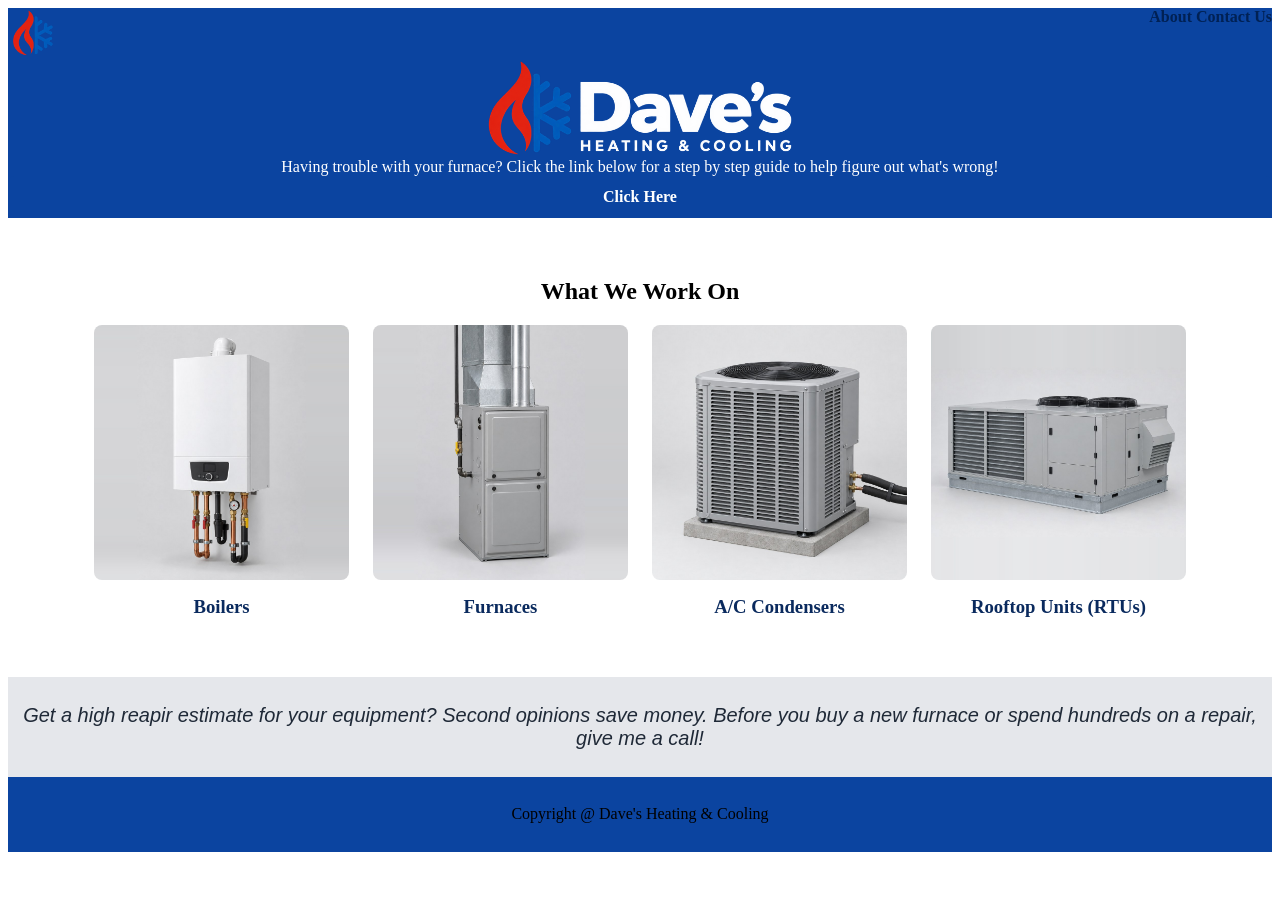
==== landingpage/index.html @ a0f9b594 "changed the text for " quote" and " header"" ====
<!DOCTYPE html>
<html lang="en">
<head>
    <meta charset="UTF-8">
    <meta name="viewport" content="width=device-width, initial-scale=1.0">
    <title>Landing Page</title>
    <link rel="stylesheet" href="styles.css">
</head>
<div class="header">
    <img class="smalllogo" src="./images/logo.png" alt="Company Logo">
    <div class="right-links">
        <a href="about.html">About</a>
        <a href="contact.html">Contact Us</a>
    </div>
</div>
<body>
    <div class="main-content">
        <img class="headerlogo" src="./images/header.png" alt="Dave's Heating & Cooling Logo">
        <a>Having trouble with your furnace? Click the link below for a step by step guide to help figure out what's wrong!</a>
        <a class="ladder" href="ladder.html">Click Here</a>
    </div>      

    <section class="services">
    <h2>What We Work On</h2>
    <div class="service-grid">
        <div class="service-card">
            <img src="./images/boiler.jpg" alt="Boiler">
            <h3>Boilers</h3>
        </div>
        <div class="service-card">
            <img src="./images/furnace.jpg" alt="Furnace">
            <h3>Furnaces</h3>
        </div>
        <div class="service-card">
            <img src="./images/ac-condenser.jpg" alt="A/C condenser">
            <h3>A/C Condensers</h3>
        </div>
        <div class="service-card">
            <img src="./images/rooftop-unit.jpg" alt="Commercial rooftop unit">
            <h3>Rooftop Units (RTUs)</h3>
        </div>
    </div>
</section>
<div class="flexquote">
    <a class="quote">Get a high reapir estimate for your equipment? Second opinions save money. Before you buy a new furnace or spend hundreds on a repair, give me a call!  </a>
</div> 
<footer>
    <a>Copyright @ Dave's Heating & Cooling</a>
</footer>

</body>
</html>
---- landingpage/styles.css ----
.header {
display: flex;
justify-content: space-between;
background-color: #0b44a0;
}

.smalllogo { 
    width: 50px;;
    height: 50px;;
}

.right-links a { 
    text-decoration: none;
    color: rgb(1, 33, 84);
    font-weight: bold;
    
}

div .ladder { 
    text-decoration: none;
    color: white;
    display: inline-block;
    padding: 12px 24px;
    background-color: #0b44a0; 
    color: white;
    text-decoration: none;    
    border-radius: 6px;
    font-weight: bold;
}

.services { padding: 40px 24px; text-align: center; }

.service-grid {
    display: flex;
    flex-wrap: wrap;          
    justify-content: center;
    gap: 24px;
    max-width: 1100px;
    margin: 0 auto;
}

.service-card {
    flex: 1 1 220px;          
    max-width: 255px;         
}

.service-card img { width: 100%; height: auto; border-radius: 8px; }
.service-card h3 { color: #0a2a5e; margin-top: 12px; }
.main-content { 
    background-color: #0b44a0;
    display: flex;
    flex-direction: column;
    text-align: center;
    color: white;
    text-decoration: none;
}
.flexquote { 
    display: flex;
    color: #1f2937;
    justify-content: center;
    text-align: center;
    align-items: center;
    font-family: Arial, Helvetica, sans-serif;
    height: 100px;
    background-color: #E5E7Eb;
    Font-size: 20px;
    font-weight: 300;
    font-style: italic;
}

.headerlogo { 
    height: 100px;
    display: flex;
    align-self: center;
}

footer { 
    display: flex;
    background-color: #0b44a0;
    height: 75px;
    justify-content: center;
    align-items: center;
}
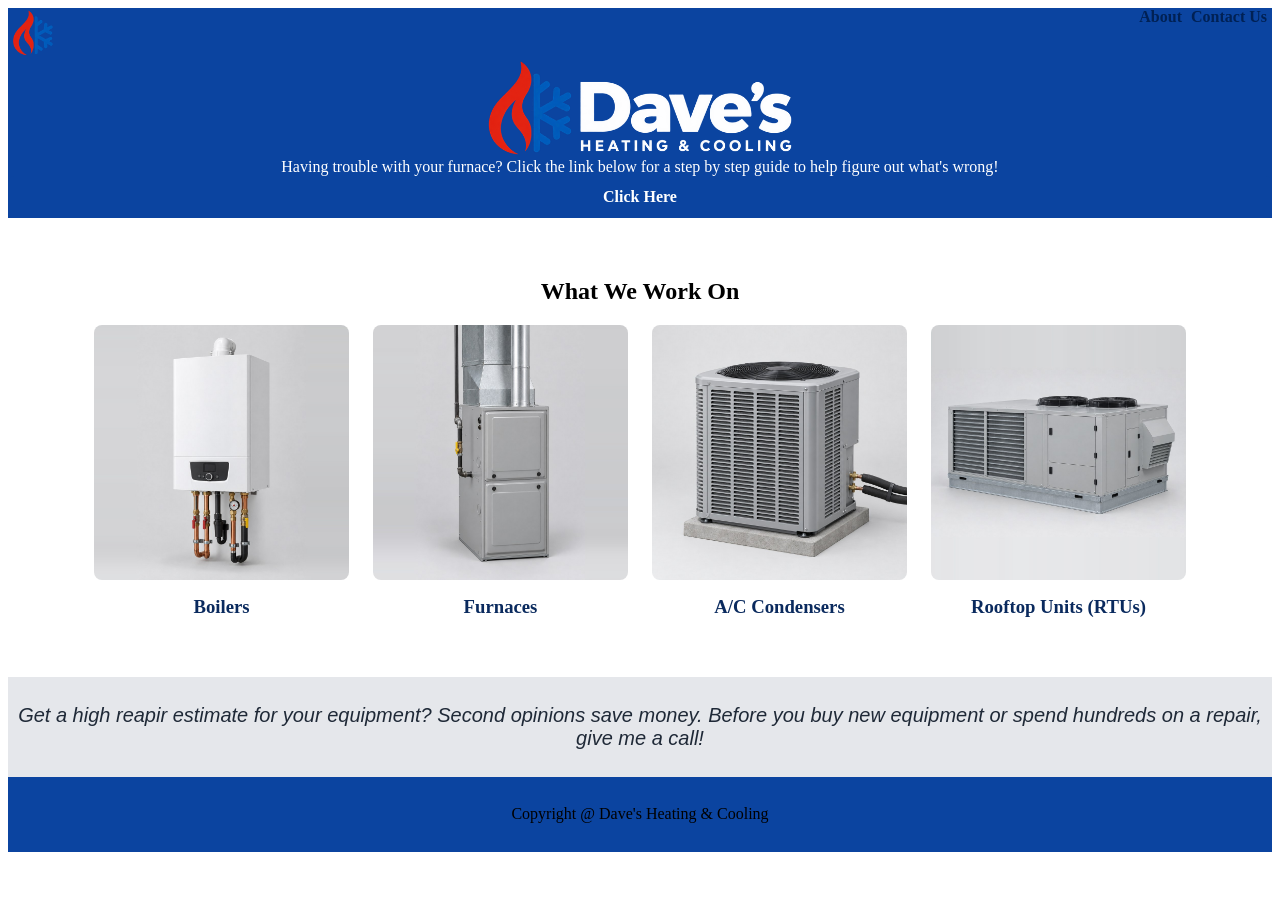
==== commit 4767de7c: "added margin-right to right-links changed furnace to equipment in quote text" ====
--- a/landingpage/index.html
+++ b/landingpage/index.html
@@ -42,7 +42,7 @@
     </div>
 </section>
 <div class="flexquote">
-    <a class="quote">Get a high reapir estimate for your equipment? Second opinions save money. Before you buy a new furnace or spend hundreds on a repair, give me a call!  </a>
+    <a class="quote">Get a high reapir estimate for your equipment? Second opinions save money. Before you buy new equipment or spend hundreds on a repair, give me a call!  </a>
 </div> 
 <footer>
     <a>Copyright @ Dave's Heating & Cooling</a>
--- a/landingpage/styles.css
+++ b/landingpage/styles.css
@@ -13,7 +13,7 @@
     text-decoration: none;
     color: rgb(1, 33, 84);
     font-weight: bold;
-    
+    margin-right: 5px;
 }
 
 div .ladder { 
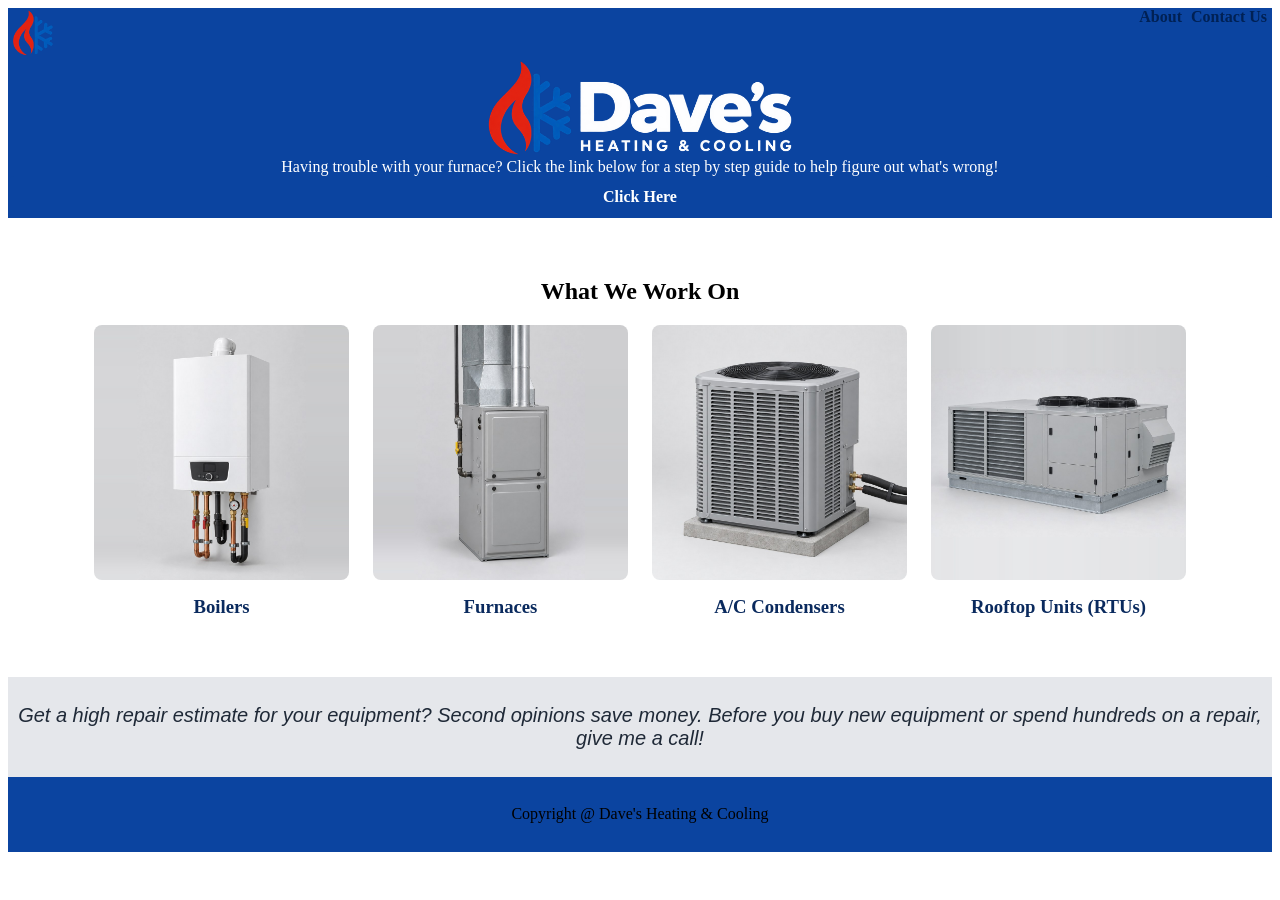
==== commit 70bea0aa: "corrected mispelled word " repair "" ====
--- a/landingpage/index.html
+++ b/landingpage/index.html
@@ -42,7 +42,7 @@
     </div>
 </section>
 <div class="flexquote">
-    <a class="quote">Get a high reapir estimate for your equipment? Second opinions save money. Before you buy new equipment or spend hundreds on a repair, give me a call!  </a>
+    <a class="quote">Get a high repair estimate for your equipment? Second opinions save money. Before you buy new equipment or spend hundreds on a repair, give me a call!  </a>
 </div> 
 <footer>
     <a>Copyright @ Dave's Heating & Cooling</a>
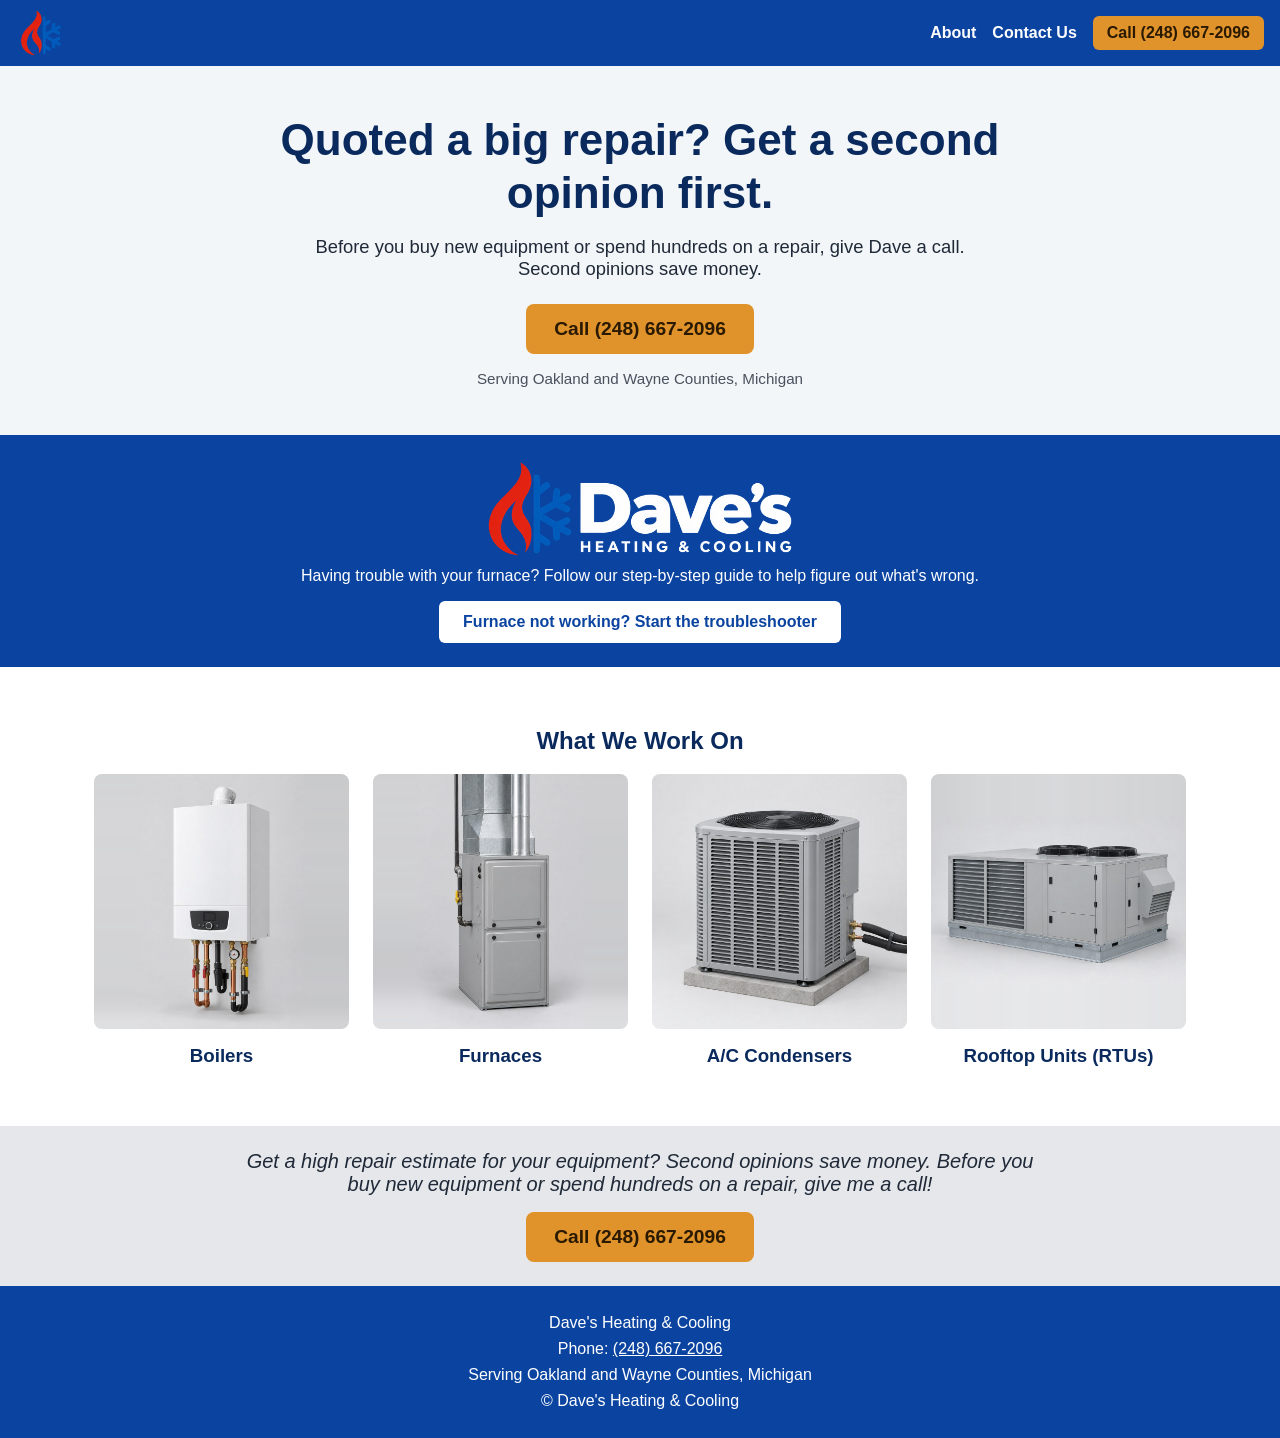
==== commit 75ced28c: "updated all htmls besides ladder with claude's suggestions; backed up my original files" ====
--- a/landingpage/index.html
+++ b/landingpage/index.html
@@ -3,50 +3,76 @@
 <head>
     <meta charset="UTF-8">
     <meta name="viewport" content="width=device-width, initial-scale=1.0">
-    <title>Landing Page</title>
+
+    <title>Dave's Heating &amp; Cooling | Furnace, Boiler &amp; A/C Repair in Oakland &amp; Wayne Counties, MI</title>
+    <meta name="description" content="Furnace, boiler, A/C and rooftop unit repair in Oakland and Wayne Counties, Michigan. Got a high repair quote? Get an honest second opinion from Dave before you spend the money.">
+
     <link rel="stylesheet" href="styles.css">
 </head>
-<div class="header">
-    <img class="smalllogo" src="./images/logo.png" alt="Company Logo">
-    <div class="right-links">
-        <a href="about.html">About</a>
-        <a href="contact.html">Contact Us</a>
-    </div>
-</div>
 <body>
-    <div class="main-content">
-        <img class="headerlogo" src="./images/header.png" alt="Dave's Heating & Cooling Logo">
-        <a>Having trouble with your furnace? Click the link below for a step by step guide to help figure out what's wrong!</a>
-        <a class="ladder" href="ladder.html">Click Here</a>
-    </div>      
 
-    <section class="services">
-    <h2>What We Work On</h2>
-    <div class="service-grid">
-        <div class="service-card">
-            <img src="./images/boiler.jpg" alt="Boiler">
-            <h3>Boilers</h3>
+    <header class="header">
+        <a href="index.html">
+            <img class="smalllogo" src="./images/logo.png" alt="Dave's Heating &amp; Cooling - home">
+        </a>
+        <nav class="right-links">
+            <a href="about.html">About</a>
+            <a href="contact.html">Contact Us</a>
+            <a class="header-call" href="tel:+12486672096">Call (248) 667-2096</a>
+        </nav>
+    </header>
+
+    <main>
+        <!-- Hero: lead with the strongest offer -->
+        <section class="hero">
+            <h1>Quoted a big repair? Get a second opinion first.</h1>
+            <p>Before you buy new equipment or spend hundreds on a repair, give Dave a call. Second opinions save money.</p>
+            <a class="call-button" href="tel:+12486672096">Call (248) 667-2096</a>
+            <p class="hero-note">Serving Oakland and Wayne Counties, Michigan</p>
+        </section>
+
+        <!-- Troubleshooter -->
+        <div class="main-content">
+            <img class="headerlogo" src="./images/header.png" alt="Dave's Heating &amp; Cooling logo">
+            <p>Having trouble with your furnace? Follow our step-by-step guide to help figure out what's wrong.</p>
+            <a class="ladder" href="ladder.html">Furnace not working? Start the troubleshooter</a>
         </div>
-        <div class="service-card">
-            <img src="./images/furnace.jpg" alt="Furnace">
-            <h3>Furnaces</h3>
+
+        <section class="services">
+            <h2>What We Work On</h2>
+            <div class="service-grid">
+                <div class="service-card">
+                    <img src="./images/boiler.jpg" alt="Boiler">
+                    <h3>Boilers</h3>
+                </div>
+                <div class="service-card">
+                    <img src="./images/furnace.jpg" alt="Furnace">
+                    <h3>Furnaces</h3>
+                </div>
+                <div class="service-card">
+                    <img src="./images/ac-condenser.jpg" alt="A/C condenser">
+                    <h3>A/C Condensers</h3>
+                </div>
+                <div class="service-card">
+                    <img src="./images/rooftop-unit.jpg" alt="Commercial rooftop unit">
+                    <h3>Rooftop Units (RTUs)</h3>
+                </div>
+            </div>
+        </section>
+
+        <div class="flexquote">
+            <p class="quote">Get a high repair estimate for your equipment? Second opinions save money. Before you buy new equipment or spend hundreds on a repair, give me a call!</p>
+            <a class="call-button" href="tel:+12486672096">Call (248) 667-2096</a>
         </div>
-        <div class="service-card">
-            <img src="./images/ac-condenser.jpg" alt="A/C condenser">
-            <h3>A/C Condensers</h3>
-        </div>
-        <div class="service-card">
-            <img src="./images/rooftop-unit.jpg" alt="Commercial rooftop unit">
-            <h3>Rooftop Units (RTUs)</h3>
-        </div>
-    </div>
-</section>
-<div class="flexquote">
-    <a class="quote">Get a high repair estimate for your equipment? Second opinions save money. Before you buy new equipment or spend hundreds on a repair, give me a call!  </a>
-</div> 
-<footer>
-    <a>Copyright @ Dave's Heating & Cooling</a>
-</footer>
+    </main>
+
+    <footer>
+        <p>Dave's Heating &amp; Cooling</p>
+        <p>Phone: <a href="tel:+12486672096">(248) 667-2096</a></p>
+        <!-- TODO: add hours and license number if you have one -->
+        <p>Serving Oakland and Wayne Counties, Michigan</p>
+        <p>&copy; Dave's Heating &amp; Cooling</p>
+    </footer>
 
 </body>
-</html>+</html>
--- a/landingpage/styles.css
+++ b/landingpage/styles.css
@@ -1,38 +1,133 @@
+/* ---------- Base ---------- */
+* { box-sizing: border-box; }
+
+body {
+    margin: 0;
+    font-family: Arial, Helvetica, sans-serif;
+    color: #1f2937;
+}
+
+/* ---------- Header ---------- */
 .header {
-display: flex;
-justify-content: space-between;
-background-color: #0b44a0;
-}
-
-.smalllogo { 
-    width: 50px;;
-    height: 50px;;
-}
-
-.right-links a { 
-    text-decoration: none;
-    color: rgb(1, 33, 84);
-    font-weight: bold;
-    margin-right: 5px;
-}
-
-div .ladder { 
-    text-decoration: none;
+    display: flex;
+    justify-content: space-between;
+    align-items: center;
+    background-color: #0b44a0;
+    padding: 8px 16px;
+}
+
+.smalllogo {
+    width: 50px;
+    height: 50px;
+    display: block;
+}
+
+.right-links {
+    display: flex;
+    align-items: center;
+    gap: 16px;
+}
+
+.right-links a {
+    text-decoration: none;
+    color: #ffffff;
+    font-weight: bold;
+}
+
+.right-links a:hover { text-decoration: underline; }
+
+/* Amber matches the troubleshooter page */
+.right-links .header-call {
+    background-color: #E0922B;
+    color: #2A1A02;
+    padding: 8px 14px;
+    border-radius: 6px;
+}
+
+.right-links .header-call:hover { text-decoration: none; background-color: #f0a94a; }
+
+/* ---------- Call button (used in several places) ---------- */
+.call-button {
+    display: inline-block;
+    background-color: #E0922B;
+    color: #2A1A02;
+    font-size: 1.2rem;
+    font-weight: bold;
+    text-decoration: none;
+    padding: 14px 28px;
+    border-radius: 8px;
+}
+
+.call-button:hover,
+.call-button:focus { background-color: #f0a94a; }
+
+/* ---------- Hero ---------- */
+.hero {
+    background-color: #f3f6f9;
+    text-align: center;
+    padding: 48px 20px;
+}
+
+.hero h1 {
+    color: #0a2a5e;
+    font-size: clamp(1.75rem, 5vw, 2.75rem);
+    line-height: 1.2;
+    margin: 0 auto 16px;
+    max-width: 18em;
+}
+
+.hero p {
+    font-size: 1.15rem;
+    margin: 0 auto 24px;
+    max-width: 36em;
+}
+
+.hero .hero-note {
+    font-size: 0.95rem;
+    margin: 16px auto 0;
+    opacity: 0.8;
+}
+
+/* ---------- Troubleshooter band ---------- */
+.main-content {
+    background-color: #0b44a0;
+    display: flex;
+    flex-direction: column;
+    text-align: center;
     color: white;
+    padding: 24px 16px;
+}
+
+.main-content p { margin: 8px 0 16px; }
+
+.headerlogo {
+    height: 100px;
+    display: flex;
+    align-self: center;
+}
+
+/* White button on the blue band so it's actually visible */
+div .ladder {
     display: inline-block;
+    align-self: center;
     padding: 12px 24px;
-    background-color: #0b44a0; 
-    color: white;
-    text-decoration: none;    
+    background-color: #ffffff;
+    color: #0b44a0;
+    text-decoration: none;
     border-radius: 6px;
     font-weight: bold;
 }
 
+div .ladder:hover { background-color: #e5e7eb; }
+
+/* ---------- Services ---------- */
 .services { padding: 40px 24px; text-align: center; }
 
+.services h2 { color: #0a2a5e; }
+
 .service-grid {
     display: flex;
-    flex-wrap: wrap;          
+    flex-wrap: wrap;
     justify-content: center;
     gap: 24px;
     max-width: 1100px;
@@ -40,44 +135,71 @@
 }
 
 .service-card {
-    flex: 1 1 220px;          
-    max-width: 255px;         
+    flex: 1 1 220px;
+    max-width: 255px;
 }
 
 .service-card img { width: 100%; height: auto; border-radius: 8px; }
 .service-card h3 { color: #0a2a5e; margin-top: 12px; }
-.main-content { 
-    background-color: #0b44a0;
+
+/* ---------- Quote band ---------- */
+.flexquote {
     display: flex;
     flex-direction: column;
-    text-align: center;
-    color: white;
-    text-decoration: none;
-}
-.flexquote { 
-    display: flex;
+    justify-content: center;
+    align-items: center;
+    text-align: center;
     color: #1f2937;
-    justify-content: center;
-    text-align: center;
-    align-items: center;
     font-family: Arial, Helvetica, sans-serif;
-    height: 100px;
-    background-color: #E5E7Eb;
-    Font-size: 20px;
+    min-height: 100px;
+    padding: 24px 16px;
+    background-color: #E5E7EB;
+    font-size: 20px;
     font-weight: 300;
     font-style: italic;
 }
 
-.headerlogo { 
-    height: 100px;
-    display: flex;
-    align-self: center;
-}
-
-footer { 
-    display: flex;
+.flexquote .quote { margin: 0 auto; max-width: 40em; }
+.flexquote .call-button { margin-top: 16px; font-style: normal; }
+
+/* ---------- Inner pages (About / Contact) ---------- */
+.page {
+    max-width: 700px;
+    margin: 0 auto;
+    padding: 40px 20px 56px;
+    line-height: 1.6;
+}
+
+.page h1 { color: #0a2a5e; margin-top: 0; }
+.page h2 { color: #0a2a5e; margin-top: 32px; }
+.page a { color: #0b44a0; }
+.page .call-button { color: #2A1A02; }
+
+.contact-phone {
+    display: inline-block;
+    font-size: clamp(1.8rem, 6vw, 2.5rem);
+    font-weight: bold;
+    text-decoration: none;
+    color: #0b44a0;
+}
+
+/* ---------- Footer ---------- */
+footer {
+    display: flex;
+    flex-direction: column;
+    align-items: center;
+    justify-content: center;
+    text-align: center;
     background-color: #0b44a0;
-    height: 75px;
-    justify-content: center;
-    align-items: center;
-}
+    color: #ffffff;
+    padding: 24px 16px;
+}
+
+footer p { margin: 4px 0; }
+footer a { color: #ffffff; }
+
+/* ---------- Small screens ---------- */
+@media (max-width: 600px) {
+    .right-links { gap: 10px; font-size: 0.95rem; }
+    .right-links .header-call { padding: 8px 10px; }
+}
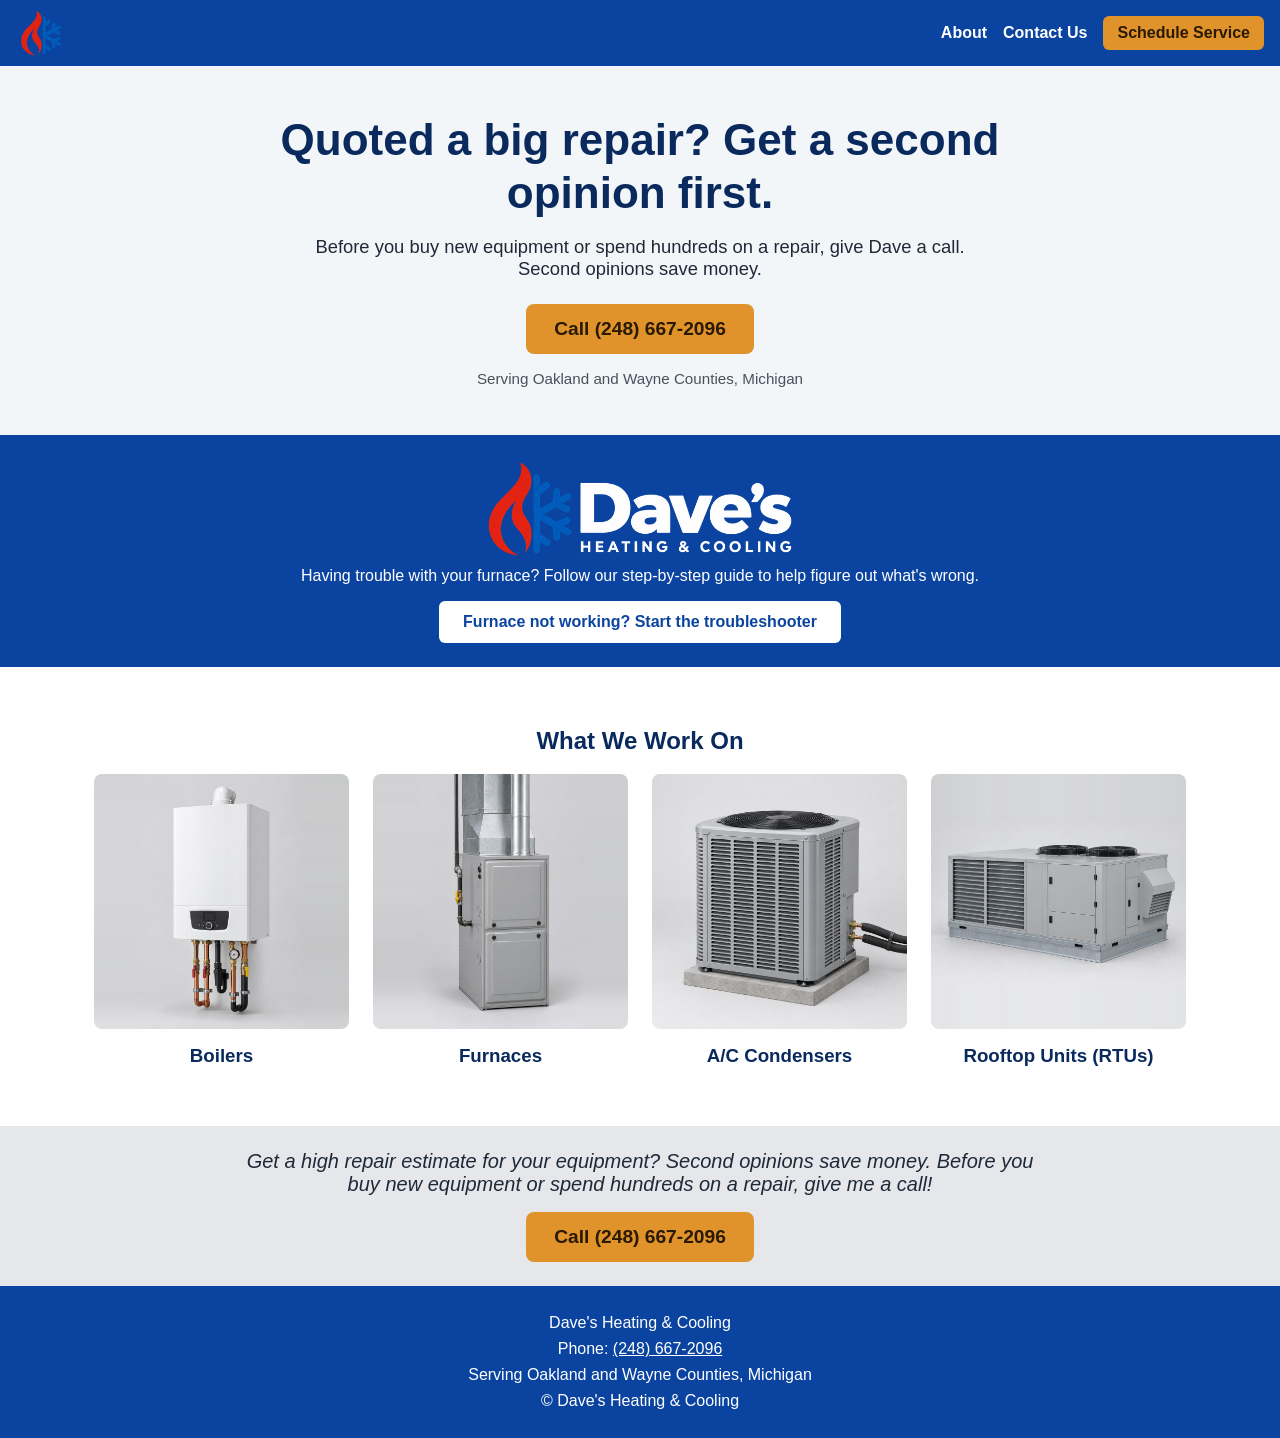
==== commit 11a83146: "edited files to add meta data so better information is shown when sharing the link to the website ad" ====
--- a/landingpage/index.html
+++ b/landingpage/index.html
@@ -6,6 +6,18 @@
 
     <title>Dave's Heating &amp; Cooling | Furnace, Boiler &amp; A/C Repair in Oakland &amp; Wayne Counties, MI</title>
     <meta name="description" content="Furnace, boiler, A/C and rooftop unit repair in Oakland and Wayne Counties, Michigan. Got a high repair quote? Get an honest second opinion from Dave before you spend the money.">
+
+    <!-- Link preview (shows when the site is shared in texts, Facebook, etc.) -->
+    <meta property="og:type" content="website">
+    <meta property="og:site_name" content="Dave's Heating &amp; Cooling">
+    <meta property="og:title" content="Dave's Heating &amp; Cooling | Oakland &amp; Wayne Counties, MI">
+    <meta property="og:description" content="Furnace, boiler, A/C and rooftop unit repair. Got a high repair quote? Get an honest second opinion first.">
+    <meta property="og:url" content="https://davids26640.github.io/top-projects/">
+    <meta property="og:image" content="https://davids26640.github.io/top-projects/images/og-image.png">
+    <meta property="og:image:width" content="1200">
+    <meta property="og:image:height" content="630">
+    <meta property="og:image:alt" content="Dave's Heating &amp; Cooling logo">
+    <meta name="twitter:card" content="summary">
 
     <link rel="stylesheet" href="styles.css">
 </head>
@@ -18,7 +30,7 @@
         <nav class="right-links">
             <a href="about.html">About</a>
             <a href="contact.html">Contact Us</a>
-            <a class="header-call" href="tel:+12486672096">Call (248) 667-2096</a>
+            <a class="header-call" href="scheduler.html">Schedule Service</a>
         </nav>
     </header>
 
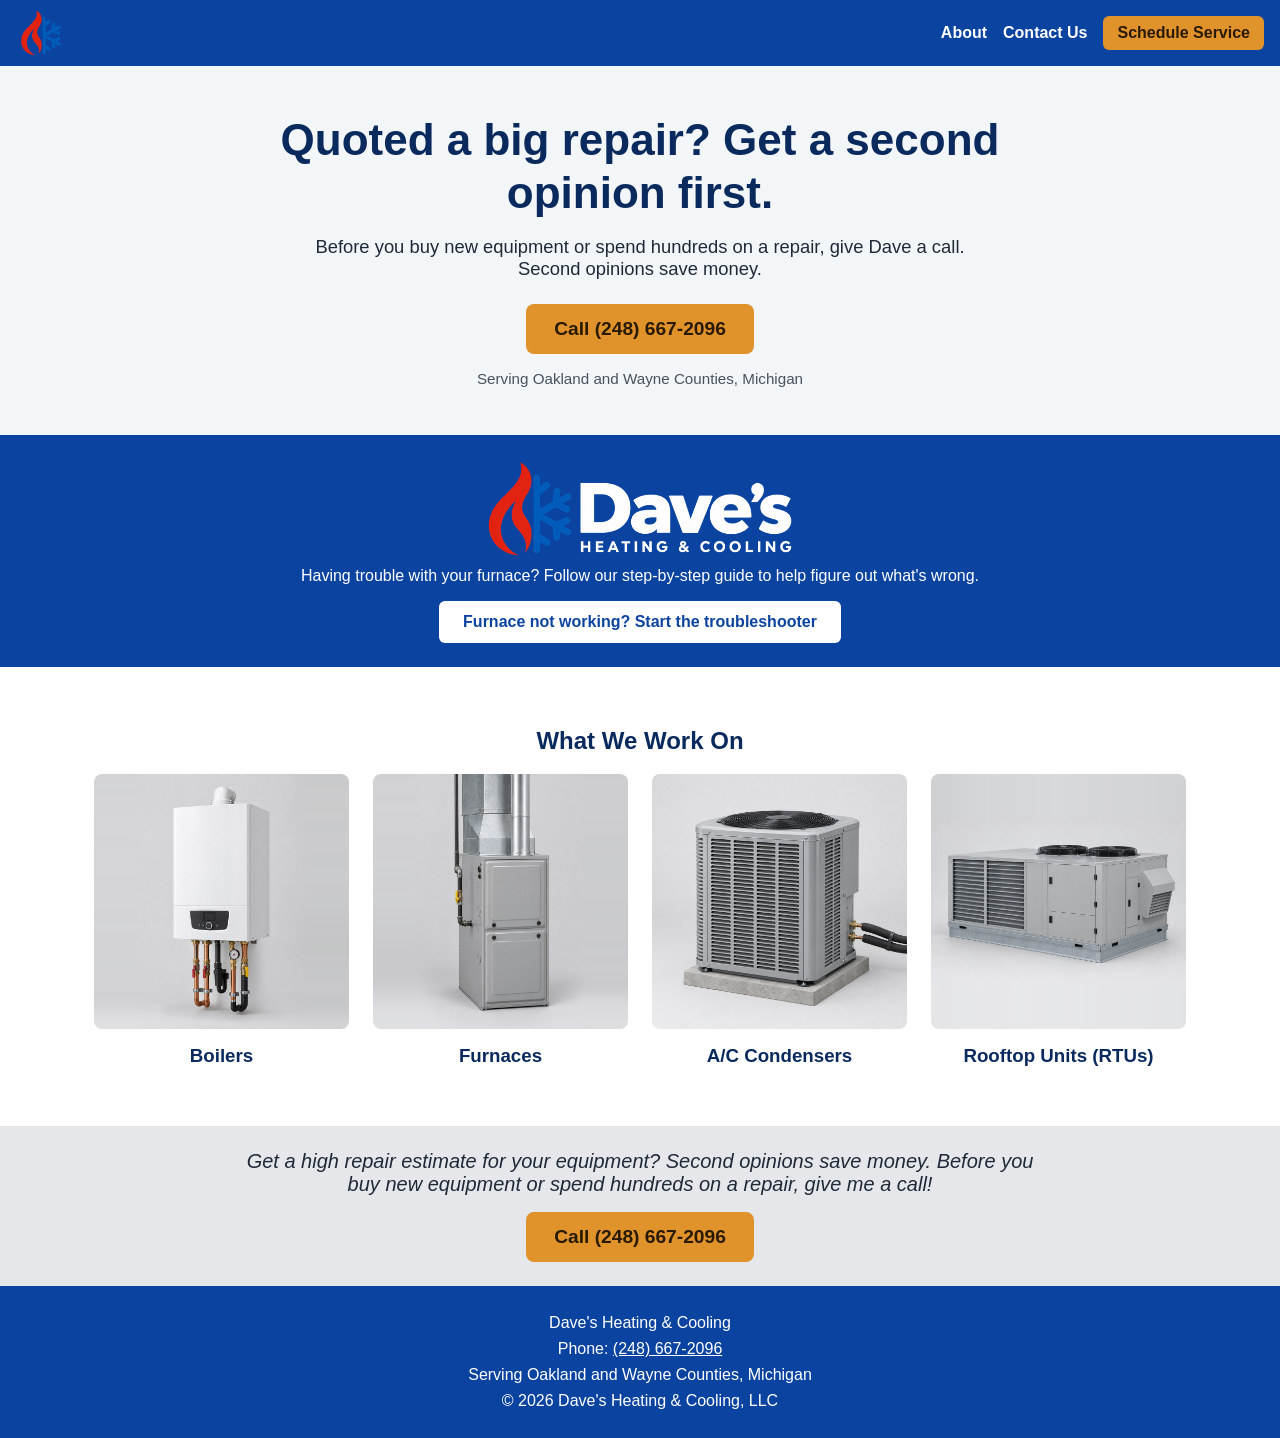
==== commit cedaa5bb: "Add LLC name and since-2024 line; add Back to Homepage button on troubleshooter - Footer on all page" ====
--- a/landingpage/index.html
+++ b/landingpage/index.html
@@ -83,7 +83,7 @@
         <p>Phone: <a href="tel:+12486672096">(248) 667-2096</a></p>
         <!-- TODO: add hours and license number if you have one -->
         <p>Serving Oakland and Wayne Counties, Michigan</p>
-        <p>&copy; Dave's Heating &amp; Cooling</p>
+        <p>&copy; 2026 Dave's Heating &amp; Cooling, LLC</p>
     </footer>
 
 </body>
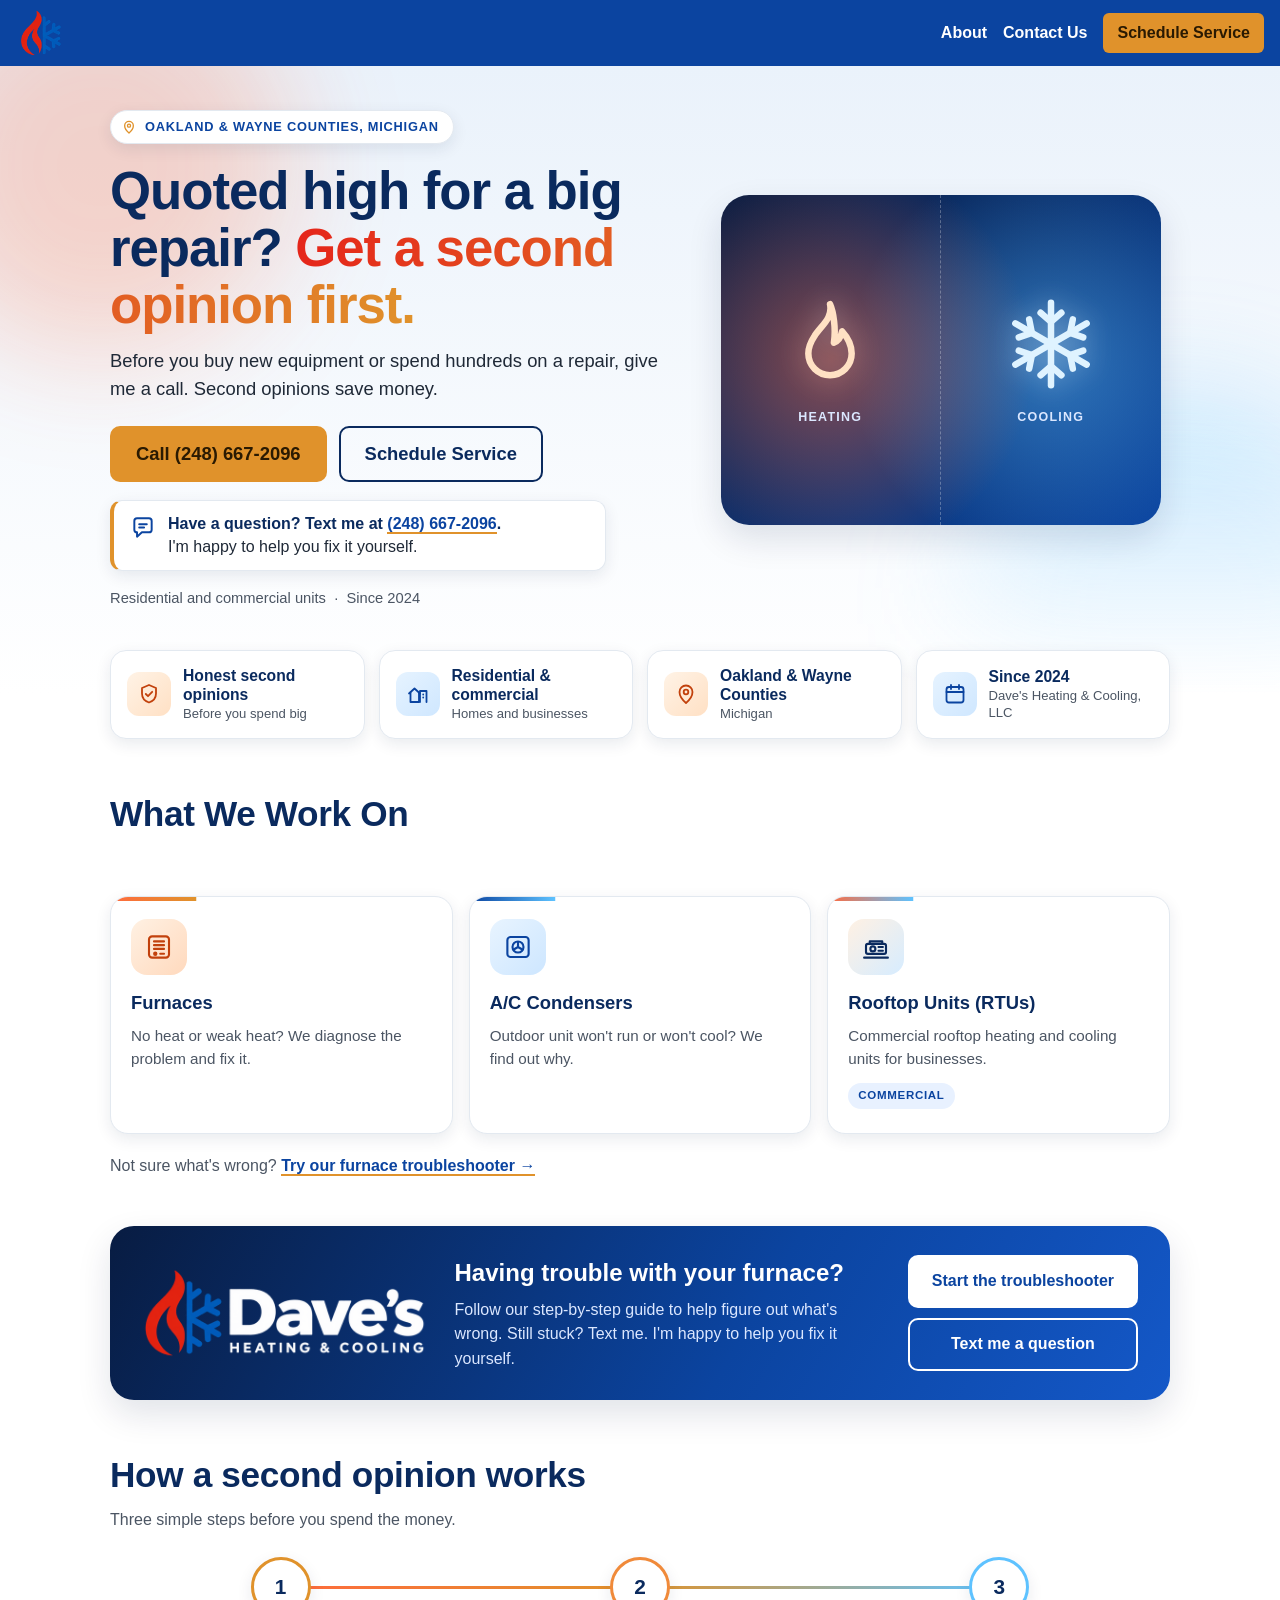
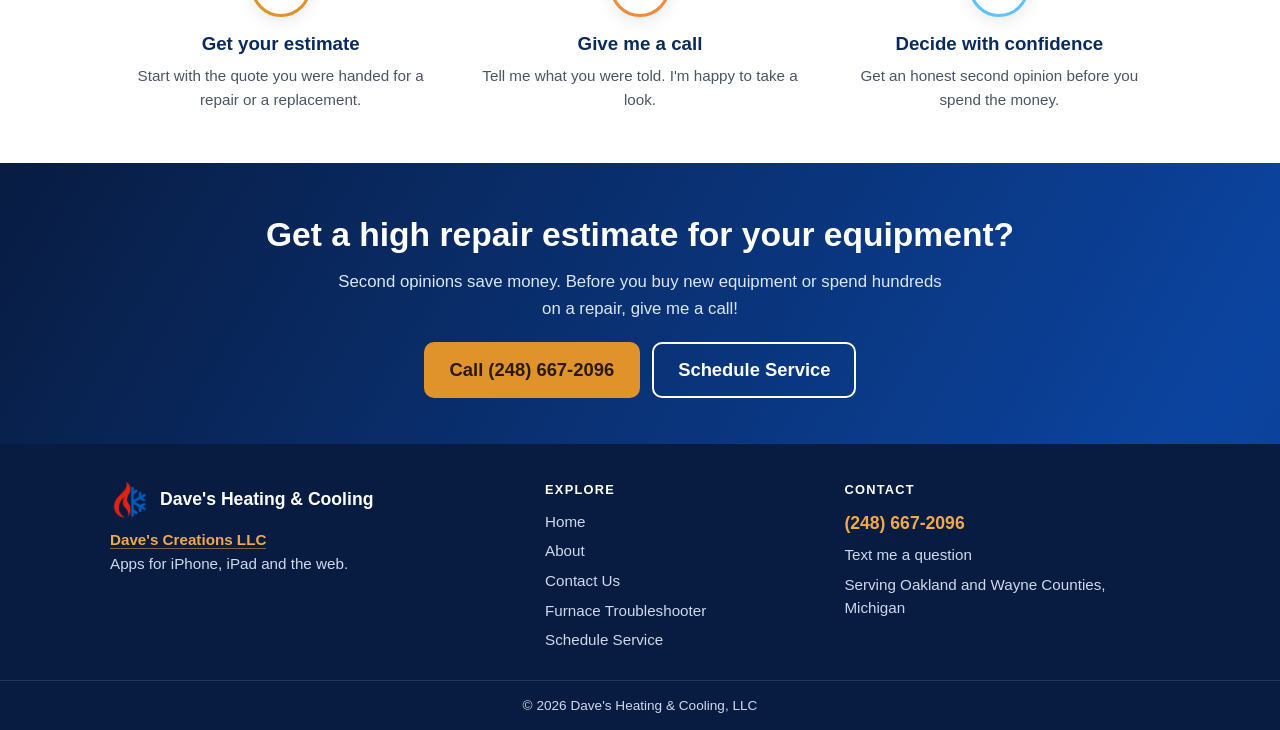
==== commit dcbd97cb: "Redesign site: animations, new services section, text-me option, footer update - Homepage: animated " ====
--- a/landingpage/index.html
+++ b/landingpage/index.html
@@ -4,14 +4,14 @@
     <meta charset="UTF-8">
     <meta name="viewport" content="width=device-width, initial-scale=1.0">
 
-    <title>Dave's Heating &amp; Cooling | Furnace, Boiler &amp; A/C Repair in Oakland &amp; Wayne Counties, MI</title>
-    <meta name="description" content="Furnace, boiler, A/C and rooftop unit repair in Oakland and Wayne Counties, Michigan. Got a high repair quote? Get an honest second opinion from Dave before you spend the money.">
+    <title>Dave's Heating &amp; Cooling | Furnace &amp; A/C Repair in Oakland &amp; Wayne Counties, MI</title>
+    <meta name="description" content="Furnace, A/C and rooftop unit repair in Oakland and Wayne Counties, Michigan. Got a high repair quote? Get an honest second opinion from Dave before you spend the money.">
 
     <!-- Link preview (shows when the site is shared in texts, Facebook, etc.) -->
     <meta property="og:type" content="website">
     <meta property="og:site_name" content="Dave's Heating &amp; Cooling">
     <meta property="og:title" content="Dave's Heating &amp; Cooling | Oakland &amp; Wayne Counties, MI">
-    <meta property="og:description" content="Furnace, boiler, A/C and rooftop unit repair. Got a high repair quote? Get an honest second opinion first.">
+    <meta property="og:description" content="Furnace, A/C and rooftop unit repair. Got a high repair quote? Get an honest second opinion first.">
     <meta property="og:url" content="https://davids26640.github.io/top-projects/">
     <meta property="og:image" content="https://davids26640.github.io/top-projects/images/og-image.png">
     <meta property="og:image:width" content="1200">
@@ -20,6 +20,8 @@
     <meta name="twitter:card" content="summary">
 
     <link rel="stylesheet" href="styles.css">
+    <script>document.documentElement.classList.add('js');</script>
+    <script src="script.js" defer></script>
 </head>
 <body>
 
@@ -35,55 +37,180 @@
     </header>
 
     <main>
-        <!-- Hero: lead with the strongest offer -->
+
+        <!-- ===== Hero ===== -->
         <section class="hero">
-            <h1>Quoted a big repair? Get a second opinion first.</h1>
-            <p>Before you buy new equipment or spend hundreds on a repair, give Dave a call. Second opinions save money.</p>
-            <a class="call-button" href="tel:+12486672096">Call (248) 667-2096</a>
-            <p class="hero-note">Serving Oakland and Wayne Counties, Michigan</p>
-        </section>
-
-        <!-- Troubleshooter -->
-        <div class="main-content">
-            <img class="headerlogo" src="./images/header.png" alt="Dave's Heating &amp; Cooling logo">
-            <p>Having trouble with your furnace? Follow our step-by-step guide to help figure out what's wrong.</p>
-            <a class="ladder" href="ladder.html">Furnace not working? Start the troubleshooter</a>
+            <div class="hero-bg" aria-hidden="true"><span class="blob b1"></span><span class="blob b2"></span></div>
+            <div class="hero-inner">
+                <div class="hero-copy">
+                    <span class="eyebrow" style="--i:0">
+                        <svg viewBox="0 0 24 24" aria-hidden="true"><path d="M12 21s6.5-5.6 6.5-11A6.5 6.5 0 0 0 5.5 10c0 5.4 6.5 11 6.5 11z"/><circle cx="12" cy="10" r="2.3"/></svg>
+                        Oakland &amp; Wayne Counties, Michigan
+                    </span>
+                    <h1 style="--i:1">Quoted high for a big repair? <span class="grad">Get a second opinion first.</span></h1>
+                    <p style="--i:2">Before you buy new equipment or spend hundreds on a repair, give me a call. Second opinions save money.</p>
+                    <div class="hero-actions" style="--i:3">
+                        <a class="call-button pulse" href="tel:+12486672096">Call (248) 667-2096</a>
+                        <a class="ghost-button" href="scheduler.html">Schedule Service</a>
+                    </div>
+                    <p class="hero-text" style="--i:4">
+                        <svg viewBox="0 0 24 24" aria-hidden="true"><path d="M4 5.5A2.5 2.5 0 0 1 6.5 3h11A2.5 2.5 0 0 1 20 5.5v8a2.5 2.5 0 0 1-2.5 2.5H11l-4.5 4v-4h0A2.5 2.5 0 0 1 4 13.5z"/><path d="M8.5 8.5h7M8.5 11.5h4.5"/></svg>
+                        <span><strong>Have a question? Text me at <a href="sms:+12486672096">(248) 667-2096</a>.</strong><br>I'm happy to help you fix it yourself.</span>
+                    </p>
+                    <p class="hero-meta" style="--i:5">Residential and commercial units &nbsp;&middot;&nbsp; Since 2024</p>
+                </div>
+
+                <div class="hero-visual" aria-hidden="true">
+                    <div class="hv">
+                        <div class="hv-panel">
+                            <div class="hv-half warm">
+                                <svg viewBox="0 0 24 24"><path d="M12 2.8c.7 3.3-2.1 5-3.6 7.4C7.2 12 7 13.2 7 14.2a5 5 0 0 0 10 0c0-2.2-1.1-3.9-2.2-5.1-.3 1.4-1 2.3-1.9 2.6.5-3.2-.1-7.1-.9-8.9z"/></svg>
+                                <span>Heating</span>
+                            </div>
+                            <div class="hv-half cool">
+                                <svg viewBox="0 0 24 24">
+                                    <g><path d="M12 2.5v19"/><path d="M9.6 4.8 12 6.9l2.4-2.1"/><path d="M9.6 19.2 12 17.1l2.4 2.1"/></g>
+                                    <g transform="rotate(60 12 12)"><path d="M12 2.5v19"/><path d="M9.6 4.8 12 6.9l2.4-2.1"/><path d="M9.6 19.2 12 17.1l2.4 2.1"/></g>
+                                    <g transform="rotate(120 12 12)"><path d="M12 2.5v19"/><path d="M9.6 4.8 12 6.9l2.4-2.1"/><path d="M9.6 19.2 12 17.1l2.4 2.1"/></g>
+                                </svg>
+                                <span>Cooling</span>
+                            </div>
+                        </div>                    </div>
+                </div>
+            </div>
+        </section>
+
+        <!-- ===== Trust strip ===== -->
+        <div class="trust">
+            <div class="trust-grid">
+                <div class="trust-item reveal" style="--d:0s">
+                    <div class="trust-ic"><svg viewBox="0 0 24 24"><path d="M12 3l7 3v5.5c0 4.2-2.9 7.6-7 9-4.1-1.4-7-4.8-7-9V6z"/><path d="M8.8 12l2.2 2.2 4.2-4.4"/></svg></div>
+                    <div><strong>Honest second opinions</strong><span>Before you spend big</span></div>
+                </div>
+                <div class="trust-item reveal" style="--d:.08s">
+                    <div class="trust-ic"><svg viewBox="0 0 24 24"><path d="M3 11.5 8.5 6.5 14 11.5"/><path d="M4.5 10.5V20h8.5v-9.5"/><path d="M14 20V9h6.5v11"/><path d="M17.2 12.5h.01M17.2 15.5h.01"/></svg></div>
+                    <div><strong>Residential &amp; commercial</strong><span>Homes and businesses</span></div>
+                </div>
+                <div class="trust-item reveal" style="--d:.16s">
+                    <div class="trust-ic"><svg viewBox="0 0 24 24"><path d="M12 21s6.5-5.6 6.5-11A6.5 6.5 0 0 0 5.5 10c0 5.4 6.5 11 6.5 11z"/><circle cx="12" cy="10" r="2.3"/></svg></div>
+                    <div><strong>Oakland &amp; Wayne Counties</strong><span>Michigan</span></div>
+                </div>
+                <div class="trust-item reveal" style="--d:.24s">
+                    <div class="trust-ic"><svg viewBox="0 0 24 24"><rect x="3.5" y="5" width="17" height="15.5" rx="2.5"/><path d="M3.5 10h17M8 3v4M16 3v4"/></svg></div>
+                    <div><strong>Since 2024</strong><span>Dave's Heating &amp; Cooling, LLC</span></div>
+                </div>
+            </div>
         </div>
 
-        <section class="services">
-            <h2>What We Work On</h2>
-            <div class="service-grid">
-                <div class="service-card">
-                    <img src="./images/boiler.jpg" alt="Boiler">
-                    <h3>Boilers</h3>
-                </div>
-                <div class="service-card">
-                    <img src="./images/furnace.jpg" alt="Furnace">
+        <!-- ===== What we work on ===== -->
+        <section class="section">
+            <h2 class="reveal">What We Work On</h2>
+            <p class="lead reveal" style="--d:.05s">Residential and commercial heating and cooling equipment.</p>
+
+            <div class="svc-grid">
+                <article class="svc reveal" style="--d:0s">
+                    <div class="svc-icon">
+                        <svg viewBox="0 0 24 24" aria-hidden="true"><rect x="4" y="3.5" width="16" height="17" rx="2.5"/><path d="M8 7.5h8M8 10.5h8M8 13.5h8"/><circle cx="9" cy="17.4" r=".9"/><path d="M13 17.4h3"/></svg>
+                    </div>
                     <h3>Furnaces</h3>
-                </div>
-                <div class="service-card">
-                    <img src="./images/ac-condenser.jpg" alt="A/C condenser">
+                    <p>No heat or weak heat? We diagnose the problem and fix it.</p>
+                </article>
+
+                <article class="svc cool reveal" style="--d:.08s">
+                    <div class="svc-icon">
+                        <svg viewBox="0 0 24 24" aria-hidden="true"><rect x="3.5" y="4" width="17" height="16" rx="2.5"/><circle cx="12" cy="12" r="4.4"/><g class="fan"><path d="M12 12V8.4M12 12l3.1 1.8M12 12l-3.1 1.8"/></g></svg>
+                    </div>
                     <h3>A/C Condensers</h3>
-                </div>
-                <div class="service-card">
-                    <img src="./images/rooftop-unit.jpg" alt="Commercial rooftop unit">
+                    <p>Outdoor unit won't run or won't cool? We find out why.</p>
+                </article>
+
+                <article class="svc mix reveal" style="--d:.16s">
+                    <div class="svc-icon">
+                        <svg viewBox="0 0 24 24" aria-hidden="true"><path d="M2.5 20.5h19"/><rect x="4" y="9.5" width="16" height="8" rx="1.5"/><path d="M7 9.5V7.5h10v2"/><circle cx="9.5" cy="13.5" r="2"/><path d="M14 12h3.5M14 15h3.5"/></svg>
+                    </div>
                     <h3>Rooftop Units (RTUs)</h3>
-                </div>
-            </div>
-        </section>
-
-        <div class="flexquote">
-            <p class="quote">Get a high repair estimate for your equipment? Second opinions save money. Before you buy new equipment or spend hundreds on a repair, give me a call!</p>
-            <a class="call-button" href="tel:+12486672096">Call (248) 667-2096</a>
+                    <p>Commercial rooftop heating and cooling units for businesses.</p>
+                    <span class="tag">Commercial</span>
+                </article>
+            </div>
+
+            <p class="svc-note reveal">Not sure what's wrong? <a href="ladder.html">Try our furnace troubleshooter &rarr;</a></p>
+        </section>
+
+        <!-- ===== Troubleshooter band ===== -->
+        <div class="band-pad">
+            <div class="main-content reveal">
+                <img class="headerlogo" src="./images/header.png" alt="Dave's Heating &amp; Cooling logo">
+                <div class="band-copy">
+                    <h2>Having trouble with your furnace?</h2>
+                    <p>Follow our step-by-step guide to help figure out what's wrong. Still stuck? Text me. I'm happy to help you fix it yourself.</p>
+                </div>
+                <div class="band-actions">
+                    <a class="ladder" href="ladder.html">Start the troubleshooter</a>
+                    <a class="ghost-button light" href="sms:+12486672096">Text me a question</a>
+                </div>
+            </div>
         </div>
+
+        <!-- ===== How a second opinion works ===== -->
+        <section class="section">
+            <h2 class="reveal">How a second opinion works</h2>
+            <p class="lead reveal" style="--d:.05s">Three simple steps before you spend the money.</p>
+
+            <div class="steps reveal">
+                <div class="step">
+                    <div class="step-num">1</div>
+                    <h3>Get your estimate</h3>
+                    <p>Start with the quote you were handed for a repair or a replacement.</p>
+                </div>
+                <div class="step">
+                    <div class="step-num">2</div>
+                    <h3>Give me a call</h3>
+                    <p>Tell me what you were told. I'm happy to take a look.</p>
+                </div>
+                <div class="step">
+                    <div class="step-num">3</div>
+                    <h3>Decide with confidence</h3>
+                    <p>Get an honest second opinion before you spend the money.</p>
+                </div>
+            </div>
+        </section>
+
+        <!-- ===== Call to action ===== -->
+        <section class="cta">
+            <h2 class="reveal">Get a high repair estimate for your equipment?</h2>
+            <p class="reveal" style="--d:.05s">Second opinions save money. Before you buy new equipment or spend hundreds on a repair, give me a call!</p>
+            <div class="btns reveal" style="--d:.1s">
+                <a class="call-button pulse" href="tel:+12486672096">Call (248) 667-2096</a>
+                <a class="ghost-button" href="scheduler.html">Schedule Service</a>
+            </div>
+        </section>
+
     </main>
 
-    <footer>
-        <p>Dave's Heating &amp; Cooling</p>
-        <p>Phone: <a href="tel:+12486672096">(248) 667-2096</a></p>
-        <!-- TODO: add hours and license number if you have one -->
-        <p>Serving Oakland and Wayne Counties, Michigan</p>
-        <p>&copy; 2026 Dave's Heating &amp; Cooling, LLC</p>
+    <footer class="site-footer">
+        <div class="foot-grid">
+            <div class="foot-brand">
+                <div class="brandline"><img src="./images/logo.png" alt="">Dave's Heating &amp; Cooling</div>
+                <p><a href="https://davescreations.app" target="_blank" rel="noopener">Dave's Creations LLC</a><br>Apps for iPhone, iPad and the web.</p>
+            </div>
+            <div class="foot-col">
+                <h4>Explore</h4>
+                <a href="index.html">Home</a>
+                <a href="about.html">About</a>
+                <a href="contact.html">Contact Us</a>
+                <a href="ladder.html">Furnace Troubleshooter</a>
+                <a href="scheduler.html">Schedule Service</a>
+            </div>
+            <div class="foot-col">
+                <h4>Contact</h4>
+                <a class="foot-phone" href="tel:+12486672096">(248) 667-2096</a>
+                <a href="sms:+12486672096">Text me a question</a>
+                <!-- TODO: add hours and license number if you have one -->
+                <span>Serving Oakland and Wayne Counties, Michigan</span>
+            </div>
+        </div>
+        <div class="foot-bottom">&copy; 2026 Dave's Heating &amp; Cooling, LLC</div>
     </footer>
 
 </body>
--- a/landingpage/styles.css
+++ b/landingpage/styles.css
@@ -1,205 +1,562 @@
-/* ---------- Base ---------- */
+/* =========================================================
+   Dave's Heating & Cooling - site styles
+   ========================================================= */
+:root {
+    --navy: #081c42;
+    --blue: #0b44a0;
+    --blue-d: #0a2a5e;
+    --ice: #5ec2ff;
+    --amber: #E0922B;
+    --amber-l: #F0A94A;
+    --flame: #ff6a3d;
+    --ink: #1f2937;
+    --mute: #4b5563;
+    --bg: #f3f6f9;
+    --line: #e3e9f0;
+    --shadow: 0 14px 34px rgba(8, 28, 66, .12);
+    --shadow-s: 0 5px 16px rgba(8, 28, 66, .09);
+    --ease: cubic-bezier(.2, .7, .2, 1);
+}
+
 * { box-sizing: border-box; }
+html { scroll-behavior: smooth; }
 
 body {
     margin: 0;
-    font-family: Arial, Helvetica, sans-serif;
-    color: #1f2937;
-}
+    font-family: Arial, Helvetica, "Liberation Sans", sans-serif;
+    color: var(--ink);
+    background: #fff;
+    line-height: 1.55;
+}
+
+img { max-width: 100%; }
 
 /* ---------- Header ---------- */
 .header {
+    position: sticky;
+    top: 0;
+    z-index: 50;
     display: flex;
     justify-content: space-between;
     align-items: center;
-    background-color: #0b44a0;
+    background-color: var(--blue);
     padding: 8px 16px;
-}
+    transition: box-shadow .25s;
+}
+.header.scrolled { box-shadow: 0 6px 18px rgba(8, 28, 66, .3); }
 
 .smalllogo {
     width: 50px;
     height: 50px;
     display: block;
-}
-
-.right-links {
-    display: flex;
-    align-items: center;
-    gap: 16px;
-}
+    transition: transform .4s var(--ease);
+}
+.header a:hover .smalllogo { transform: rotate(-6deg) scale(1.06); }
+
+.right-links { display: flex; align-items: center; gap: 16px; }
 
 .right-links a {
+    position: relative;
     text-decoration: none;
     color: #ffffff;
     font-weight: bold;
 }
-
-.right-links a:hover { text-decoration: underline; }
-
-/* Amber matches the troubleshooter page */
+.right-links a:not(.header-call)::after {
+    content: "";
+    position: absolute;
+    left: 0; right: 0; bottom: -3px;
+    height: 2px;
+    background: var(--amber-l);
+    transform: scaleX(0);
+    transform-origin: left;
+    transition: transform .25s var(--ease);
+}
+.right-links a:not(.header-call):hover::after { transform: scaleX(1); }
+
 .right-links .header-call {
-    background-color: #E0922B;
+    background-color: var(--amber);
     color: #2A1A02;
     padding: 8px 14px;
     border-radius: 6px;
-}
-
-.right-links .header-call:hover { text-decoration: none; background-color: #f0a94a; }
-
-/* ---------- Call button (used in several places) ---------- */
+    transition: transform .2s, background-color .2s;
+}
+.right-links .header-call:hover { background-color: var(--amber-l); transform: translateY(-1px); }
+
+/* ---------- Buttons ---------- */
 .call-button {
     display: inline-block;
-    background-color: #E0922B;
+    background-color: var(--amber);
     color: #2A1A02;
-    font-size: 1.2rem;
+    font-size: 1.15rem;
     font-weight: bold;
     text-decoration: none;
-    padding: 14px 28px;
-    border-radius: 8px;
-}
-
-.call-button:hover,
-.call-button:focus { background-color: #f0a94a; }
+    padding: 14px 26px;
+    border-radius: 10px;
+    transition: transform .2s var(--ease), background-color .2s, box-shadow .2s;
+}
+.call-button:hover, .call-button:focus { background-color: var(--amber-l); transform: translateY(-2px); }
+
+.ghost-button {
+    display: inline-block;
+    font-size: 1.15rem;
+    font-weight: bold;
+    text-decoration: none;
+    color: var(--blue-d);
+    border: 2px solid var(--blue-d);
+    padding: 12px 24px;
+    border-radius: 10px;
+    transition: background-color .2s, color .2s, transform .2s var(--ease);
+}
+.ghost-button:hover, .ghost-button:focus { background: var(--blue-d); color: #fff; transform: translateY(-2px); }
+
+.pulse { animation: pulse 2.4s ease-out infinite; }
 
 /* ---------- Hero ---------- */
 .hero {
-    background-color: #f3f6f9;
-    text-align: center;
-    padding: 48px 20px;
-}
-
-.hero h1 {
-    color: #0a2a5e;
-    font-size: clamp(1.75rem, 5vw, 2.75rem);
-    line-height: 1.2;
-    margin: 0 auto 16px;
-    max-width: 18em;
-}
-
-.hero p {
-    font-size: 1.15rem;
-    margin: 0 auto 24px;
-    max-width: 36em;
-}
-
-.hero .hero-note {
-    font-size: 0.95rem;
-    margin: 16px auto 0;
-    opacity: 0.8;
-}
-
-/* ---------- Troubleshooter band ---------- */
-.main-content {
-    background-color: #0b44a0;
-    display: flex;
-    flex-direction: column;
-    text-align: center;
-    color: white;
-    padding: 24px 16px;
-}
-
-.main-content p { margin: 8px 0 16px; }
-
-.headerlogo {
-    height: 100px;
-    display: flex;
-    align-self: center;
-}
-
-/* White button on the blue band so it's actually visible */
-div .ladder {
-    display: inline-block;
-    align-self: center;
-    padding: 12px 24px;
-    background-color: #ffffff;
-    color: #0b44a0;
-    text-decoration: none;
-    border-radius: 6px;
-    font-weight: bold;
-}
-
-div .ladder:hover { background-color: #e5e7eb; }
-
-/* ---------- Services ---------- */
-.services { padding: 40px 24px; text-align: center; }
-
-.services h2 { color: #0a2a5e; }
-
-.service-grid {
-    display: flex;
-    flex-wrap: wrap;
-    justify-content: center;
-    gap: 24px;
+    position: relative;
+    overflow: hidden;
+    background: linear-gradient(180deg, #eaf2fb 0%, #ffffff 100%);
+    padding: 44px 20px 84px;
+}
+.hero-bg {
+    position: absolute; inset: 0;
+    pointer-events: none;
+    -webkit-mask-image: linear-gradient(to bottom, #000 55%, transparent 100%);
+    mask-image: linear-gradient(to bottom, #000 55%, transparent 100%);
+}
+.blob { position: absolute; border-radius: 50%; filter: blur(60px); opacity: .55; animation: drift 14s ease-in-out infinite; }
+.blob.b1 { width: 380px; height: 380px; background: rgba(255, 106, 61, .45); left: -90px; top: -90px; }
+.blob.b2 { width: 430px; height: 430px; background: rgba(94, 194, 255, .55); right: -110px; bottom: -130px; animation-delay: -6s; }
+
+.hero-inner {
+    position: relative;
     max-width: 1100px;
     margin: 0 auto;
-}
-
-.service-card {
-    flex: 1 1 220px;
-    max-width: 255px;
-}
-
-.service-card img { width: 100%; height: auto; border-radius: 8px; }
-.service-card h3 { color: #0a2a5e; margin-top: 12px; }
-
-/* ---------- Quote band ---------- */
-.flexquote {
+    padding: 0 20px;
+    display: grid;
+    grid-template-columns: 1.1fr .9fr;
+    gap: 40px;
+    align-items: center;
+}
+
+.hero-copy > * { animation: fadeUp .75s var(--ease) both; animation-delay: calc(var(--i, 0) * .1s + .05s); }
+
+.eyebrow {
+    display: inline-flex;
+    align-items: center;
+    gap: 8px;
+    font-size: .8rem;
+    font-weight: 700;
+    letter-spacing: .06em;
+    text-transform: uppercase;
+    color: var(--blue);
+    background: #fff;
+    border: 1px solid var(--line);
+    border-radius: 999px;
+    padding: 6px 14px 6px 10px;
+    box-shadow: var(--shadow-s);
+}
+.eyebrow svg { width: 16px; height: 16px; stroke: var(--amber); fill: none; stroke-width: 2; stroke-linecap: round; stroke-linejoin: round; }
+
+.hero h1 {
+    font-size: clamp(2rem, 4.6vw, 3.3rem);
+    line-height: 1.08;
+    letter-spacing: -.02em;
+    font-weight: 800;
+    color: var(--blue-d);
+    margin: 18px 0 14px;
+}
+.grad {
+    background: linear-gradient(90deg, #e5251a, #E0922B);
+    -webkit-background-clip: text;
+    background-clip: text;
+    color: transparent;
+}
+
+.hero-copy p { font-size: 1.15rem; max-width: 33em; margin: 0; }
+.hero-copy .hero-meta { margin-top: 16px; font-size: .92rem; color: var(--mute); }
+.hero-actions { display: flex; flex-wrap: wrap; gap: 12px; margin-top: 22px; }
+
+/* "text me" callout in the hero */
+.hero-copy .hero-text {
     display: flex;
-    flex-direction: column;
-    justify-content: center;
-    align-items: center;
-    text-align: center;
-    color: #1f2937;
-    font-family: Arial, Helvetica, sans-serif;
-    min-height: 100px;
-    padding: 24px 16px;
-    background-color: #E5E7EB;
-    font-size: 20px;
-    font-weight: 300;
-    font-style: italic;
-}
-
-.flexquote .quote { margin: 0 auto; max-width: 40em; }
-.flexquote .call-button { margin-top: 16px; font-style: normal; }
-
-/* ---------- Inner pages (About / Contact) ---------- */
-.page {
-    max-width: 700px;
-    margin: 0 auto;
-    padding: 40px 20px 56px;
-    line-height: 1.6;
-}
-
-.page h1 { color: #0a2a5e; margin-top: 0; }
-.page h2 { color: #0a2a5e; margin-top: 32px; }
-.page a { color: #0b44a0; }
-.page .call-button { color: #2A1A02; }
-
-.contact-phone {
-    display: inline-block;
-    font-size: clamp(1.8rem, 6vw, 2.5rem);
-    font-weight: bold;
-    text-decoration: none;
-    color: #0b44a0;
-}
-
-/* ---------- Footer ---------- */
-footer {
+    align-items: flex-start;
+    gap: 12px;
+    max-width: 31em;
+    margin-top: 18px;
+    padding: 12px 16px;
+    background: #fff;
+    border: 1px solid var(--line);
+    border-left: 4px solid var(--amber);
+    border-radius: 12px;
+    box-shadow: var(--shadow-s);
+    font-size: 1rem;
+    line-height: 1.4;
+}
+.hero-text svg { flex: 0 0 26px; width: 26px; height: 26px; margin-top: 2px; fill: none; stroke: var(--blue); stroke-width: 1.8; stroke-linecap: round; stroke-linejoin: round; }
+.hero-text strong { color: var(--blue-d); }
+.hero-text a { color: var(--blue); text-decoration: none; border-bottom: 2px solid var(--amber); }
+.hero-text a:hover { color: var(--blue-d); }
+
+/* hero visual */
+.hero-visual { animation: pop .9s var(--ease) .25s both; display: flex; justify-content: center; }
+.hv { position: relative; width: 100%; max-width: 440px; padding: 14px 0; }
+.hv-panel {
+    position: relative;
+    height: 330px;
+    border-radius: 28px;
+    background: linear-gradient(135deg, #081c42 0%, #0b44a0 100%);
+    box-shadow: var(--shadow);
+    overflow: hidden;
+    display: flex;
+}
+.hv-panel::before {
+    content: "";
+    position: absolute; inset: 0;
+    background:
+        radial-gradient(circle at 25% 50%, rgba(255, 106, 61, .5), transparent 55%),
+        radial-gradient(circle at 75% 50%, rgba(94, 194, 255, .45), transparent 55%);
+}
+.hv-half {
+    position: relative;
+    flex: 1;
     display: flex;
     flex-direction: column;
     align-items: center;
     justify-content: center;
+    gap: 12px;
+    color: #dbe7ff;
+}
+.hv-half + .hv-half { border-left: 1px dashed rgba(255, 255, 255, .28); }
+.hv-half svg {
+    width: 104px; height: 104px;
+    fill: none; stroke-width: 1.5; stroke-linecap: round; stroke-linejoin: round;
+    filter: drop-shadow(0 0 14px rgba(255, 255, 255, .35));
+}
+.hv-half.warm svg { stroke: #ffe1c4; transform-origin: 50% 90%; animation: flicker 2.6s ease-in-out infinite; }
+.hv-half.cool svg { stroke: #dff3ff; animation: spin 24s linear infinite; }
+.hv-half span { font-weight: 700; letter-spacing: .1em; text-transform: uppercase; font-size: .78rem; }
+
+
+/* ---------- Trust strip ---------- */
+.trust { position: relative; z-index: 2; max-width: 1100px; margin: -44px auto 0; padding: 0 20px; }
+.trust-grid { display: grid; grid-template-columns: repeat(4, 1fr); gap: 14px; }
+.trust-item {
+    display: flex;
+    align-items: center;
+    gap: 12px;
+    background: #fff;
+    border: 1px solid var(--line);
+    border-radius: 16px;
+    padding: 16px;
+    box-shadow: var(--shadow-s);
+    transition: transform .25s var(--ease), box-shadow .25s;
+}
+.trust-item:hover { transform: translateY(-4px); box-shadow: var(--shadow); }
+.trust-ic {
+    flex: 0 0 44px;
+    height: 44px;
+    border-radius: 12px;
+    display: grid;
+    place-items: center;
+    background: linear-gradient(135deg, #fff3e6, #ffe0c4);
+    color: #c2410c;
+}
+.trust-item:nth-child(even) .trust-ic { background: linear-gradient(135deg, #e6f3ff, #cfe7ff); color: var(--blue); }
+.trust-ic svg, .svc-icon svg { fill: none; stroke: currentColor; stroke-linecap: round; stroke-linejoin: round; }
+.trust-ic svg { width: 24px; height: 24px; stroke-width: 1.8; }
+.trust-item strong { display: block; line-height: 1.2; color: var(--blue-d); font-size: .98rem; }
+.trust-item span { font-size: .82rem; color: var(--mute); line-height: 1.3; display: block; }
+
+/* ---------- Sections ---------- */
+.section { max-width: 1100px; margin: 0 auto; padding: 48px 20px 0; }
+.section h2 { font-size: clamp(1.6rem, 3.4vw, 2.2rem); color: var(--blue-d); margin: 0 0 6px; letter-spacing: -.01em; }
+.section .lead { color: var(--mute); margin: 0 0 24px; max-width: 40em; }
+
+/* services */
+.svc-grid { display: grid; grid-template-columns: repeat(3, 1fr); gap: 16px; }
+.svc {
+    position: relative;
+    background: #fff;
+    border: 1px solid var(--line);
+    border-radius: 18px;
+    padding: 22px 20px 24px;
+    box-shadow: var(--shadow-s);
+    overflow: hidden;
+    transition: transform .3s var(--ease), box-shadow .3s;
+}
+.svc::before {
+    content: "";
+    position: absolute; left: 0; right: 0; top: 0;
+    height: 4px;
+    background: linear-gradient(90deg, var(--flame), var(--amber));
+    transform: scaleX(.25);
+    transform-origin: left;
+    transition: transform .45s var(--ease);
+}
+.svc.cool::before { background: linear-gradient(90deg, var(--blue), var(--ice)); }
+.svc.mix::before { background: linear-gradient(90deg, var(--flame), var(--ice)); }
+.svc:hover { transform: translateY(-6px); box-shadow: var(--shadow); }
+.svc:hover::before { transform: scaleX(1); }
+
+.svc-icon {
+    width: 56px; height: 56px;
+    border-radius: 16px;
+    display: grid;
+    place-items: center;
+    margin-bottom: 14px;
+    background: linear-gradient(135deg, #fff1e3, #ffd9bd);
+    color: #c2410c;
+}
+.svc.cool .svc-icon { background: linear-gradient(135deg, #e8f4ff, #cde6ff); color: var(--blue); }
+.svc.mix .svc-icon { background: linear-gradient(135deg, #fff1e3, #d6ecff); color: var(--blue-d); }
+.svc-icon svg { width: 30px; height: 30px; stroke-width: 1.7; }
+.svc:hover .svc-icon { animation: wiggle .6s var(--ease); }
+.svc-icon .fan { transform-origin: 12px 12px; animation: spin 6s linear infinite; }
+.svc:hover .svc-icon .fan { animation-duration: 1.2s; }
+.svc-icon .glow { animation: flicker 2.4s ease-in-out infinite; transform-origin: 50% 90%; }
+
+.svc h3 { margin: 0 0 6px; font-size: 1.15rem; color: var(--blue-d); }
+.svc p { margin: 0; color: var(--mute); font-size: .95rem; }
+.tag {
+    display: inline-block;
+    margin-top: 12px;
+    font-size: .72rem;
+    font-weight: 700;
+    letter-spacing: .06em;
+    text-transform: uppercase;
+    color: var(--blue);
+    background: #e8f1ff;
+    border-radius: 999px;
+    padding: 4px 10px;
+}
+.svc-note { margin: 20px 0 0; color: var(--mute); }
+.svc-note a { color: var(--blue); font-weight: 700; text-decoration: none; border-bottom: 2px solid var(--amber); transition: color .2s; }
+.svc-note a:hover { color: var(--blue-d); }
+
+/* ---------- Troubleshooter band ---------- */
+.band-pad { padding: 0 20px; }
+.main-content {
+    position: relative;
+    overflow: hidden;
+    max-width: 1060px;
+    margin: 48px auto 0;
+    border-radius: 24px;
+    background: linear-gradient(120deg, #081c42, #0b44a0 60%, #1458c8);
+    color: #fff;
+    display: flex;
+    align-items: center;
+    gap: 28px;
+    padding: 28px 32px;
+    box-shadow: var(--shadow);
+}
+.main-content::after {
+    content: "";
+    position: absolute;
+    top: 0; bottom: 0;
+    width: 120px;
+    left: -200px;
+    background: linear-gradient(100deg, transparent, rgba(255, 255, 255, .14), transparent);
+    transform: skewX(-20deg);
+    animation: shine 6s ease-in-out infinite;
+    pointer-events: none;
+}
+.headerlogo { height: 92px; width: auto; flex: 0 0 auto; display: block; }
+.band-copy { flex: 1; position: relative; }
+.band-copy h2 { margin: 0 0 6px; font-size: 1.5rem; color: #fff; }
+.band-copy p { margin: 0; color: #dbe7ff; }
+.ladder {
+    position: relative;
+    flex: 0 0 auto;
+    display: inline-block;
+    padding: 14px 24px;
+    background-color: #ffffff;
+    color: var(--blue);
+    text-decoration: none;
+    border-radius: 10px;
+    font-weight: bold;
+    transition: transform .2s var(--ease), background-color .2s;
+}
+.ladder:hover { background-color: #e8f1ff; transform: translateY(-2px); }
+.band-actions { position: relative; flex: 0 0 auto; display: flex; flex-direction: column; gap: 10px; }
+.band-actions .ladder { text-align: center; }
+.ghost-button.light { border-color: #fff; color: #fff; font-size: 1rem; padding: 12px 22px; text-align: center; }
+.ghost-button.light:hover, .ghost-button.light:focus { background: #fff; color: var(--blue-d); }
+.btn-row { display: flex; flex-wrap: wrap; gap: 10px; }
+.btn-row .call-button, .btn-row .ghost-button { font-size: 1rem; padding: 11px 18px; }
+
+/* ---------- Steps ---------- */
+.steps { position: relative; display: grid; grid-template-columns: repeat(3, 1fr); gap: 18px; }
+.steps::before {
+    content: "";
+    position: absolute;
+    left: 16%; right: 16%; top: 29px;
+    height: 3px;
+    border-radius: 3px;
+    background: linear-gradient(90deg, var(--flame), var(--amber), var(--ice));
+    transition: transform 1.2s var(--ease) .2s;
+}
+.js .steps::before { transform: scaleX(0); transform-origin: left; }
+.js .steps.in::before { transform: scaleX(1); }
+.step { position: relative; text-align: center; padding: 0 10px; }
+.step-num {
+    position: relative; z-index: 1;
+    width: 60px; height: 60px;
+    margin: 0 auto 12px;
+    border-radius: 50%;
+    display: grid;
+    place-items: center;
+    background: #fff;
+    border: 3px solid var(--amber);
+    color: var(--blue-d);
+    font-weight: 800;
+    font-size: 1.3rem;
+    box-shadow: var(--shadow-s);
+}
+.step:nth-child(2) .step-num { border-color: #f08a3a; }
+.step:nth-child(3) .step-num { border-color: var(--ice); }
+.step h3 { margin: 0 0 6px; color: var(--blue-d); }
+.step p { margin: 0 auto; max-width: 22em; color: var(--mute); font-size: .95rem; }
+
+/* ---------- Call-to-action band ---------- */
+.cta {
+    margin-top: 52px;
+    padding: 46px 20px;
+    background: linear-gradient(120deg, #081c42, #0b44a0, #081c42);
+    background-size: 200% 100%;
+    animation: slide 12s ease-in-out infinite alternate;
+    color: #fff;
     text-align: center;
-    background-color: #0b44a0;
-    color: #ffffff;
-    padding: 24px 16px;
-}
-
-footer p { margin: 4px 0; }
-footer a { color: #ffffff; }
-
-/* ---------- Small screens ---------- */
+}
+.cta h2 { margin: 0 0 8px; font-size: clamp(1.5rem, 3.4vw, 2.1rem); }
+.cta p { max-width: 36em; margin: 0 auto 20px; color: #dbe7ff; font-size: 1.05rem; }
+.cta .btns { display: flex; flex-wrap: wrap; gap: 12px; justify-content: center; }
+.cta .ghost-button { border-color: #fff; color: #fff; }
+.cta .ghost-button:hover { background: #fff; color: var(--blue-d); }
+
+/* ---------- Inner pages ---------- */
+.page-hero {
+    background: linear-gradient(180deg, #eaf2fb, #ffffff);
+    padding: 36px 20px 22px;
+}
+.page-hero-in { max-width: 1100px; margin: 0 auto; padding: 0 20px; animation: fadeUp .7s var(--ease) both; }
+.page-hero h1 { margin: 14px 0 8px; font-size: clamp(1.8rem, 4vw, 2.6rem); color: var(--blue-d); letter-spacing: -.01em; }
+.page-hero p { margin: 0; color: var(--mute); max-width: 38em; font-size: 1.1rem; }
+
+.inner-main { padding-bottom: 56px; }
+.two-col, .cards-3 { max-width: 1100px; margin: 22px auto 0; padding: 0 20px; display: grid; gap: 18px; align-items: stretch; }
+.two-col { grid-template-columns: 1.6fr 1fr; }
+.cards-3 { grid-template-columns: repeat(3, 1fr); }
+
+.card {
+    background: #fff;
+    border: 1px solid var(--line);
+    border-radius: 18px;
+    padding: 24px;
+    box-shadow: var(--shadow-s);
+    transition: transform .3s var(--ease), box-shadow .3s;
+}
+.card:hover { transform: translateY(-4px); box-shadow: var(--shadow); }
+.card h2 { margin: 0 0 8px; font-size: 1.25rem; color: var(--blue-d); }
+.card p { margin: 0 0 12px; }
+.card p:last-child { margin-bottom: 0; }
+.card a:not(.call-button):not(.ghost-button) { color: var(--blue); font-weight: 700; }
+
+.facts { list-style: none; margin: 0; padding: 0; }
+.facts li { padding: 11px 0; border-bottom: 1px solid var(--line); }
+.facts li:last-child { border-bottom: 0; padding-bottom: 0; }
+.facts b { display: block; font-size: .75rem; letter-spacing: .08em; text-transform: uppercase; color: var(--mute); margin-bottom: 2px; }
+
+.contact-phone {
+    display: inline-block;
+    font-size: clamp(1.7rem, 4.5vw, 2.3rem);
+    font-weight: bold;
+    text-decoration: none;
+    color: var(--blue);
+    margin: 4px 0 12px;
+    transition: transform .2s var(--ease);
+}
+.contact-phone:hover { transform: scale(1.04); }
+
+.callout { background: #fff4f2; border-color: #ffd0c8; border-left: 4px solid #e5251a; }
+
+.soon { max-width: 640px; margin: 24px auto 0; padding: 0 20px; }
+.soon .card { text-align: center; padding: 34px 24px; }
+.soon-ic { width: 84px; height: 84px; margin: 0 auto 14px; border-radius: 24px; display: grid; place-items: center; background: linear-gradient(135deg, #fff1e3, #d6ecff); color: var(--blue-d); animation: float 4.5s ease-in-out infinite; }
+.soon-ic svg { width: 44px; height: 44px; fill: none; stroke: currentColor; stroke-width: 1.6; stroke-linecap: round; stroke-linejoin: round; }
+.soon .btns { display: flex; flex-wrap: wrap; gap: 12px; justify-content: center; margin-top: 16px; }
+
+/* ---------- Footer ---------- */
+.site-footer { background: var(--navy); color: #cfd9ea; }
+.foot-grid { max-width: 1100px; margin: 0 auto; padding: 36px 20px 22px; display: grid; grid-template-columns: 1.5fr 1fr 1.2fr; gap: 28px; }
+.foot-brand { display: flex; flex-direction: column; gap: 8px; }
+.foot-brand .brandline { display: flex; align-items: center; gap: 10px; color: #fff; font-weight: 700; font-size: 1.1rem; }
+.foot-brand .brandline img { width: 40px; height: 40px; }
+.foot-brand p { margin: 0; max-width: 24em; font-size: .95rem; }
+.foot-brand a { color: var(--amber-l); font-weight: 700; text-decoration: none; border-bottom: 1px solid rgba(240, 169, 74, .5); transition: color .2s, border-color .2s; }
+.foot-brand a:hover { color: #fff; border-color: #fff; }
+.foot-col h4 { margin: 0 0 10px; color: #fff; font-size: .8rem; letter-spacing: .1em; text-transform: uppercase; }
+.foot-col a, .foot-col span { display: block; color: #cfd9ea; text-decoration: none; margin-bottom: 6px; font-size: .95rem; transition: color .2s, transform .2s; }
+.foot-col a:hover { color: #fff; transform: translateX(3px); }
+.foot-col .foot-phone { color: var(--amber-l); font-weight: 700; font-size: 1.1rem; }
+.foot-bottom { border-top: 1px solid rgba(255, 255, 255, .12); text-align: center; padding: 14px 20px; font-size: .85rem; }
+
+/* ---------- Scroll reveal ---------- */
+.js .reveal { opacity: 0; transform: translateY(22px); transition: opacity .7s var(--ease), transform .7s var(--ease); transition-delay: var(--d, 0s); }
+.js .reveal.in { opacity: 1; transform: none; }
+
+/* ---------- Keyframes ---------- */
+@keyframes fadeUp { from { opacity: 0; transform: translateY(18px); } to { opacity: 1; transform: none; } }
+@keyframes pop { from { opacity: 0; transform: scale(.92) translateY(10px); } to { opacity: 1; transform: none; } }
+@keyframes drift { 0%, 100% { transform: translate(0, 0) scale(1); } 50% { transform: translate(34px, -22px) scale(1.1); } }
+@keyframes float { 0%, 100% { transform: translateY(0); } 50% { transform: translateY(-10px); } }
+@keyframes flicker { 0%, 100% { transform: scale(1, 1) rotate(0); } 25% { transform: scale(1.05, .96) rotate(-2deg); } 50% { transform: scale(.96, 1.06) rotate(1.5deg); } 75% { transform: scale(1.03, .98) rotate(-1deg); } }
+@keyframes spin { to { transform: rotate(360deg); } }
+@keyframes wiggle { 0%, 100% { transform: rotate(0); } 25% { transform: rotate(-8deg) scale(1.06); } 60% { transform: rotate(6deg) scale(1.06); } }
+@keyframes pulse { 0% { box-shadow: 0 0 0 0 rgba(224, 146, 43, .55); } 70% { box-shadow: 0 0 0 16px rgba(224, 146, 43, 0); } 100% { box-shadow: 0 0 0 0 rgba(224, 146, 43, 0); } }
+@keyframes shine { 0%, 55% { left: -200px; } 100% { left: 115%; } }
+@keyframes slide { from { background-position: 0% 0; } to { background-position: 100% 0; } }
+
+/* ---------- Tablets ---------- */
+@media (max-width: 900px) {
+    .hero { padding: 32px 20px 70px; }
+    .hero-inner { grid-template-columns: 1fr; gap: 28px; padding: 0; }
+    .hv { max-width: 420px; }
+    .hv-panel { height: 240px; }
+    .hv-half svg { width: 80px; height: 80px; }
+    .trust-grid { grid-template-columns: repeat(2, 1fr); }
+    .main-content { flex-direction: column; text-align: center; padding: 26px 22px; gap: 16px; }
+    .band-actions { width: 100%; max-width: 340px; }
+    .two-col { grid-template-columns: 1fr; }
+    .cards-3 { grid-template-columns: 1fr; }
+    .foot-grid { grid-template-columns: 1fr 1fr; }
+    .foot-brand { grid-column: 1 / -1; }
+}
+
+/* ---------- Phones ---------- */
 @media (max-width: 600px) {
     .right-links { gap: 10px; font-size: 0.95rem; }
     .right-links .header-call { padding: 8px 10px; }
-}
+    .hero h1 { font-size: 2rem; }
+    .hero-actions .call-button, .hero-actions .ghost-button { flex: 1 1 100%; text-align: center; }
+    .trust { margin-top: -40px; }
+    .trust-item { padding: 12px; gap: 10px; }
+    .trust-ic { flex-basis: 38px; height: 38px; }
+    .section { padding-top: 38px; }
+    .svc-grid { grid-template-columns: 1fr; gap: 12px; }
+    .svc { display: grid; grid-template-columns: 56px 1fr; column-gap: 14px; padding: 18px; }
+    .svc-icon { grid-row: span 3; margin-bottom: 0; }
+    .tag { justify-self: start; margin-top: 8px; }
+    .steps { grid-template-columns: 1fr; gap: 22px; }
+    .steps::before { display: none; }
+    .band-copy h2 { font-size: 1.3rem; }
+    .foot-grid { grid-template-columns: 1fr; }
+}
+
+/* ---------- Respect "reduce motion" settings ---------- */
+@media (prefers-reduced-motion: reduce) {
+    html { scroll-behavior: auto; }
+    *, *::before, *::after { animation: none !important; transition: none !important; }
+    .js .reveal { opacity: 1; transform: none; }
+    .js .steps::before { transform: none; }
+}
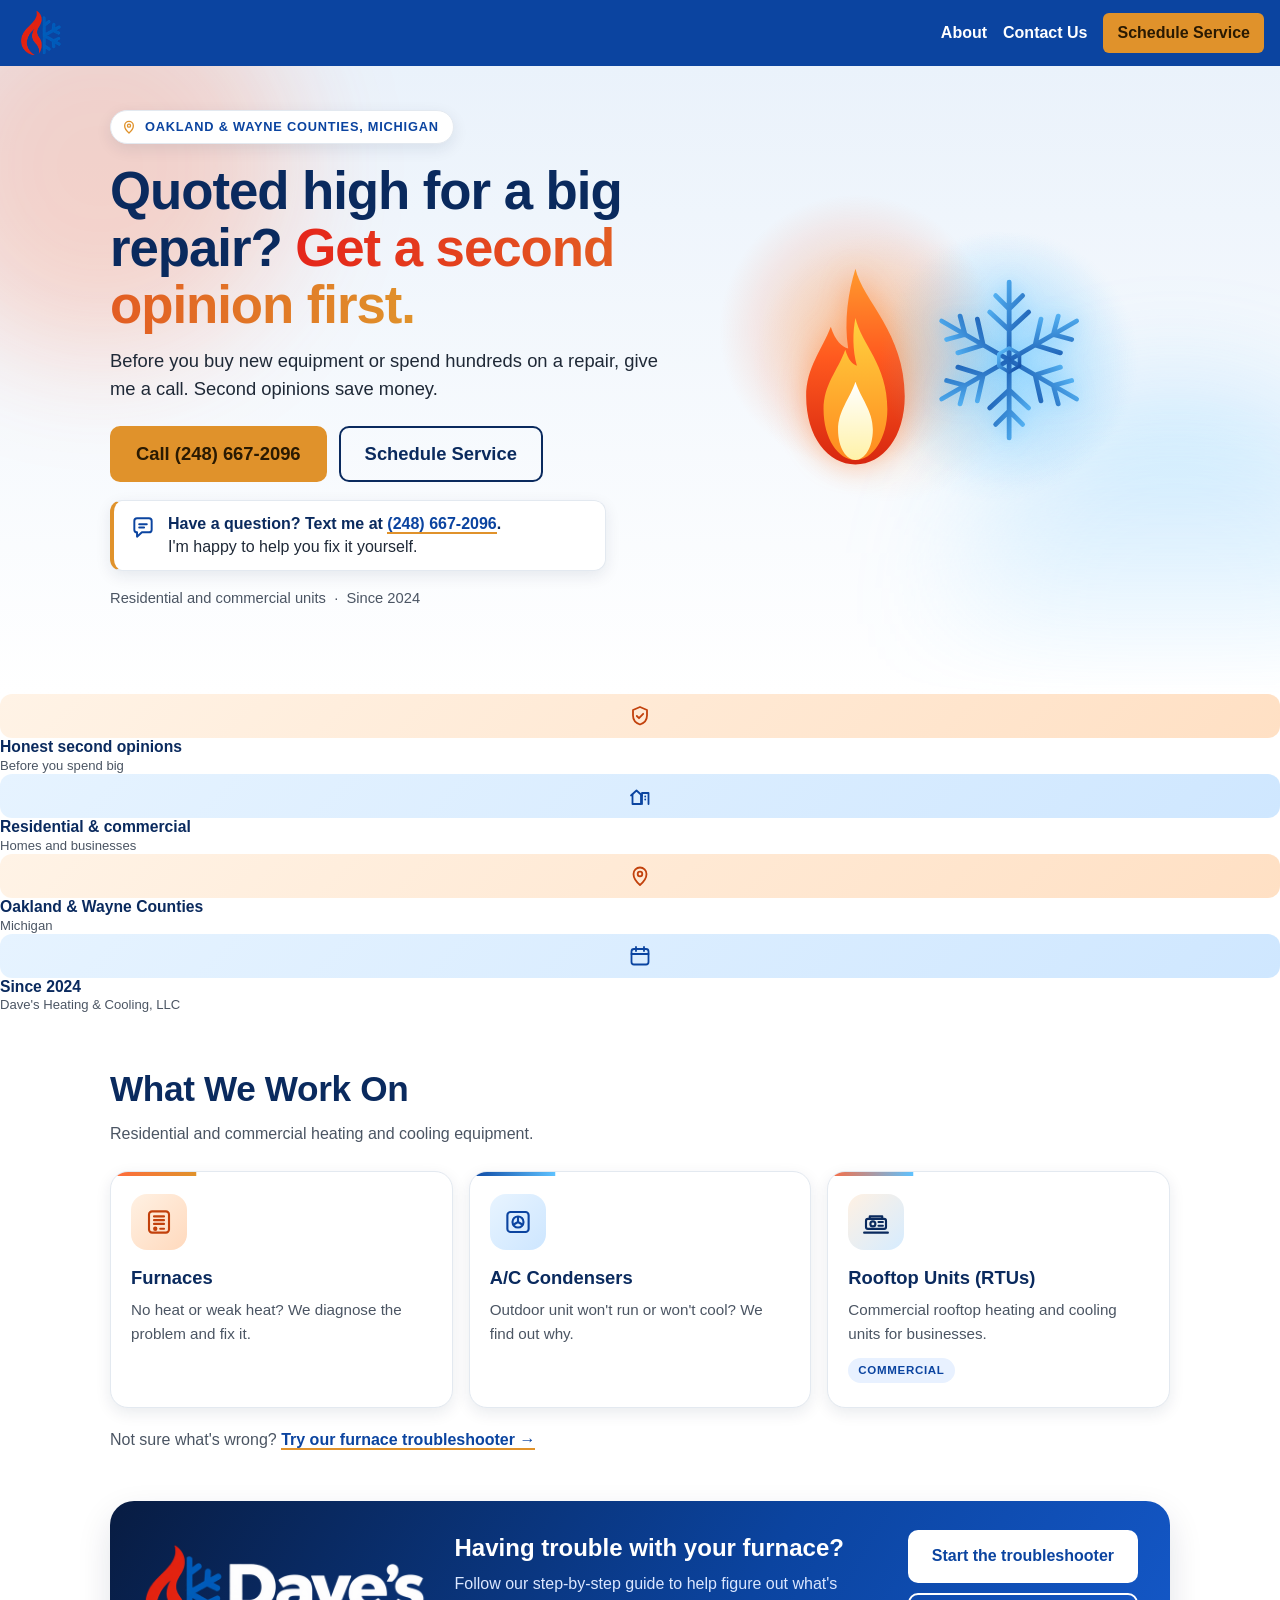
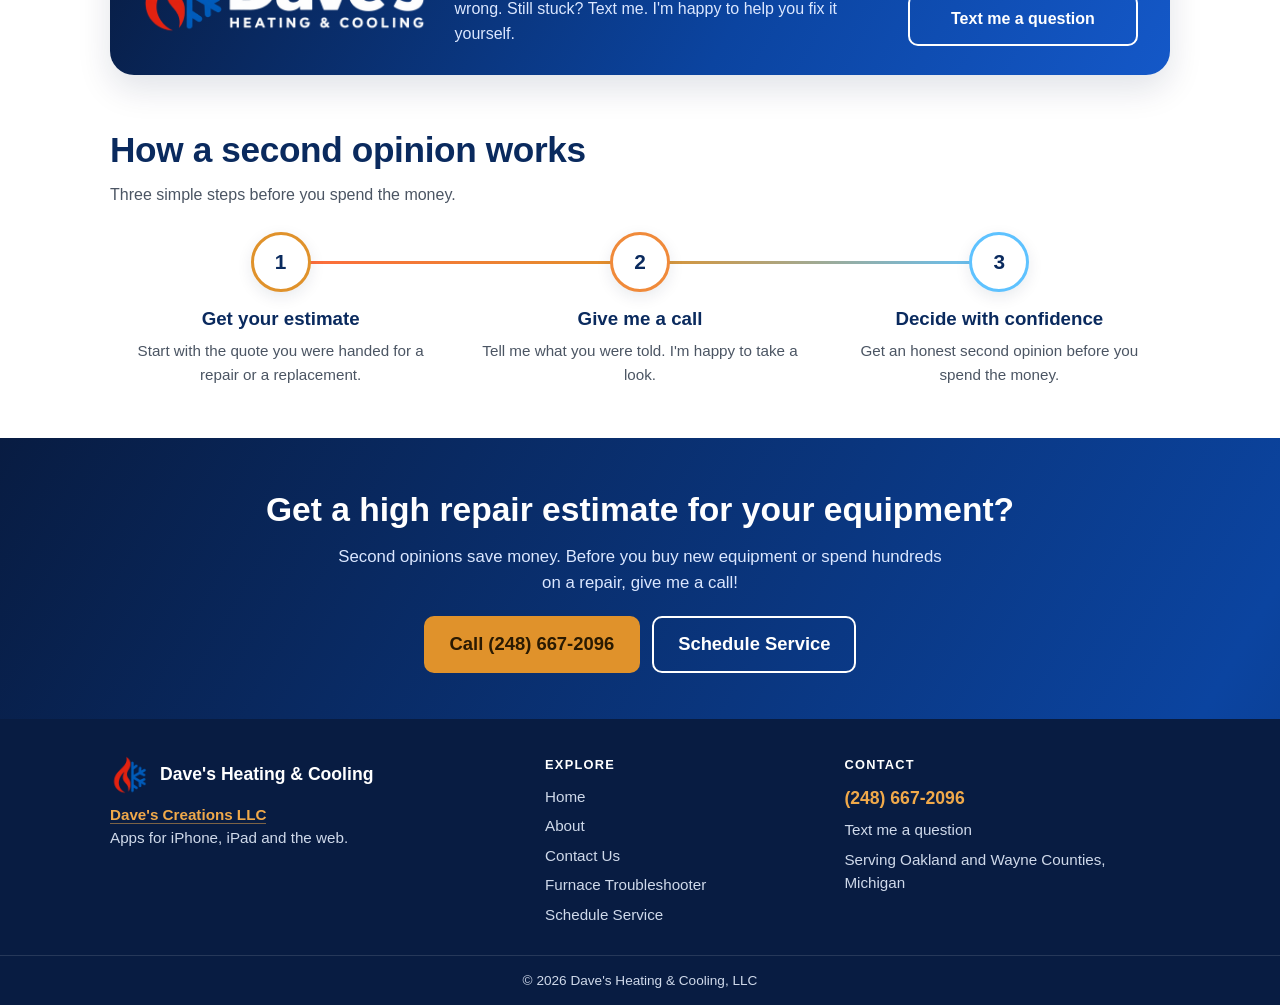
==== commit 7fcc0089: "Hero: animated flame and snowflake, no panel background, larger Co-Authored-By: Claude Sonnet 5.5 <n" ====
--- a/landingpage/index.html
+++ b/landingpage/index.html
@@ -63,17 +63,41 @@
                 <div class="hero-visual" aria-hidden="true">
                     <div class="hv">
                         <div class="hv-panel">
+                            <div class="hv-pair">
                             <div class="hv-half warm">
-                                <svg viewBox="0 0 24 24"><path d="M12 2.8c.7 3.3-2.1 5-3.6 7.4C7.2 12 7 13.2 7 14.2a5 5 0 0 0 10 0c0-2.2-1.1-3.9-2.2-5.1-.3 1.4-1 2.3-1.9 2.6.5-3.2-.1-7.1-.9-8.9z"/></svg>
-                                <span>Heating</span>
+                                <div class="fire">
+                                    <span class="glow"></span>
+                                    <svg viewBox="0 0 100 140" class="flame-svg">
+                                        <defs>
+                                            <linearGradient id="fo" x1="0" y1="1" x2="0" y2="0"><stop offset="0" stop-color="#d7260f"/><stop offset=".55" stop-color="#ff5a1f"/><stop offset="1" stop-color="#ff9a2e"/></linearGradient>
+                                            <linearGradient id="fm" x1="0" y1="1" x2="0" y2="0"><stop offset="0" stop-color="#ff8a1f"/><stop offset="1" stop-color="#ffd23f"/></linearGradient>
+                                            <linearGradient id="fc" x1="0" y1="1" x2="0" y2="0"><stop offset="0" stop-color="#fff2a8"/><stop offset="1" stop-color="#ffffff"/></linearGradient>
+                                        </defs>
+                                        <path class="f1" fill="url(#fo)" d="M50 2C55 24 84 46 84 90C84 118 69 137 50 137C31 137 16 118 16 90C16 70 27 58 33 42C36 52 41 56 45 57C42 38 45 18 50 2Z"/>
+                                        <path class="f2" fill="url(#fm)" d="M50 36C54 54 72 68 72 99C72 119 62 134 50 134C38 134 28 119 28 99C28 82 38 72 43 58C45 65 48 68 51 69C48 58 48 46 50 36Z"/>
+                                        <path class="f3" fill="url(#fc)" d="M50 80C54 92 62 100 62 113C62 126 56 134 50 134C44 134 38 126 38 113C38 100 46 92 50 80Z"/>
+                                    </svg>
+                                    <i class="ember e1"></i><i class="ember e2"></i><i class="ember e3"></i><i class="ember e4"></i>
+                                </div>
                             </div>
                             <div class="hv-half cool">
-                                <svg viewBox="0 0 24 24">
-                                    <g><path d="M12 2.5v19"/><path d="M9.6 4.8 12 6.9l2.4-2.1"/><path d="M9.6 19.2 12 17.1l2.4 2.1"/></g>
-                                    <g transform="rotate(60 12 12)"><path d="M12 2.5v19"/><path d="M9.6 4.8 12 6.9l2.4-2.1"/><path d="M9.6 19.2 12 17.1l2.4 2.1"/></g>
-                                    <g transform="rotate(120 12 12)"><path d="M12 2.5v19"/><path d="M9.6 4.8 12 6.9l2.4-2.1"/><path d="M9.6 19.2 12 17.1l2.4 2.1"/></g>
-                                </svg>
-                                <span>Cooling</span>
+                                <div class="ice">
+                                    <span class="frost"></span>
+                                    <svg viewBox="0 0 120 120" class="snow-svg">
+                                        <defs>
+                                            <linearGradient id="ig" x1="0" y1="0" x2="1" y2="1"><stop offset="0" stop-color="#5ec2ff"/><stop offset="1" stop-color="#0b44a0"/></linearGradient>
+                                            <g id="arm"><path d="M60 60V8M60 40L47 28M60 40L73 28M60 26L51 17M60 26L69 17"/></g>
+                                        </defs>
+                                        <g fill="none" stroke="url(#ig)" stroke-width="3.2" stroke-linecap="round" stroke-linejoin="round">
+                                            <use href="#arm"/><use href="#arm" transform="rotate(60 60 60)"/><use href="#arm" transform="rotate(120 60 60)"/>
+                                            <use href="#arm" transform="rotate(180 60 60)"/><use href="#arm" transform="rotate(240 60 60)"/><use href="#arm" transform="rotate(300 60 60)"/>
+                                            <path d="M60 52L66.9 56V64L60 68L53.1 64V56Z" stroke-width="2.4"/>
+                                        </g>
+                                    </svg>
+                                    <i class="twinkle t1"></i><i class="twinkle t2"></i><i class="twinkle t3"></i>
+                                    <i class="flake k1"></i><i class="flake k2"></i><i class="flake k3"></i><i class="flake k4"></i>
+                                </div>
+                            </div>
                             </div>
                         </div>                    </div>
                 </div>
--- a/landingpage/styles.css
+++ b/landingpage/styles.css
@@ -209,17 +209,19 @@
     box-shadow: var(--shadow);
     overflow: hidden;
     display: flex;
+    justify-content: center;
+    align-items: center;
 }
 .hv-panel::before {
     content: "";
     position: absolute; inset: 0;
     background:
-        radial-gradient(circle at 25% 50%, rgba(255, 106, 61, .5), transparent 55%),
-        radial-gradient(circle at 75% 50%, rgba(94, 194, 255, .45), transparent 55%);
+        radial-gradient(circle at 38% 50%, rgba(255, 106, 61, .5), transparent 55%),
+        radial-gradient(circle at 62% 50%, rgba(94, 194, 255, .45), transparent 55%);
 }
 .hv-half {
     position: relative;
-    flex: 1;
+    flex: 0 0 auto;
     display: flex;
     flex-direction: column;
     align-items: center;
@@ -227,31 +229,39 @@
     gap: 12px;
     color: #dbe7ff;
 }
-.hv-half + .hv-half { border-left: 1px dashed rgba(255, 255, 255, .28); }
-.hv-half svg {
-    width: 104px; height: 104px;
-    fill: none; stroke-width: 1.5; stroke-linecap: round; stroke-linejoin: round;
-    filter: drop-shadow(0 0 14px rgba(255, 255, 255, .35));
-}
-.hv-half.warm svg { stroke: #ffe1c4; transform-origin: 50% 90%; animation: flicker 2.6s ease-in-out infinite; }
-.hv-half.cool svg { stroke: #dff3ff; animation: spin 24s linear infinite; }
-.hv-half span { font-weight: 700; letter-spacing: .1em; text-transform: uppercase; font-size: .78rem; }
-
-
-/* ---------- Trust strip ---------- */
-.trust { position: relative; z-index: 2; max-width: 1100px; margin: -44px auto 0; padding: 0 20px; }
-.trust-grid { display: grid; grid-template-columns: repeat(4, 1fr); gap: 14px; }
-.trust-item {
-    display: flex;
-    align-items: center;
-    gap: 12px;
-    background: #fff;
-    border: 1px solid var(--line);
-    border-radius: 16px;
-    padding: 16px;
-    box-shadow: var(--shadow-s);
-    transition: transform .25s var(--ease), box-shadow .25s;
-}
+.hv-half + .hv-half { margin-left: -6px; }
+
+/* flame */
+.fire { position: relative; width: 100px; height: 150px; display: flex; align-items: flex-end; justify-content: center; }
+.fire .glow { position: absolute; left: 50%; bottom: 0; width: 190px; height: 190px; margin-left: -95px; border-radius: 50%;
+    background: radial-gradient(circle, rgba(255, 140, 50, .55), rgba(255, 90, 30, .18) 50%, transparent 70%); animation: glowpulse 1.6s ease-in-out infinite alternate; }
+.flame-svg { position: relative; width: 100px; height: 140px; overflow: visible; filter: drop-shadow(0 0 16px rgba(255, 120, 40, .7)); }
+.flame-svg path { transform-box: fill-box; transform-origin: 50% 100%; }
+.flame-svg .f1 { animation: fl1 1.9s ease-in-out infinite alternate; }
+.flame-svg .f2 { animation: fl2 1.3s ease-in-out infinite alternate; }
+.flame-svg .f3 { animation: fl3 .9s ease-in-out infinite alternate; }
+.ember { position: absolute; bottom: 70px; width: 5px; height: 5px; border-radius: 50%; background: #ffc15a; box-shadow: 0 0 8px #ff9a2e; opacity: 0; animation: rise 3s ease-in infinite; }
+.ember.e1 { left: 38%; animation-delay: 0s; }
+.ember.e2 { left: 58%; animation-delay: .8s; width: 4px; height: 4px; }
+.ember.e3 { left: 47%; animation-delay: 1.6s; }
+.ember.e4 { left: 64%; animation-delay: 2.3s; width: 3px; height: 3px; }
+
+/* snowflake */
+.ice { position: relative; width: 124px; height: 150px; display: flex; align-items: center; justify-content: center; }
+.ice .frost { position: absolute; width: 180px; height: 180px; border-radius: 50%;
+    background: radial-gradient(circle, rgba(150, 215, 255, .5), rgba(94, 194, 255, .15) 50%, transparent 70%); animation: glowpulse 2.6s ease-in-out infinite alternate; }
+.ice svg { position: absolute; width: 124px; height: 124px; }
+.snow-svg { filter: drop-shadow(0 0 10px rgba(160, 225, 255, .9)); animation: spin 14s linear infinite; }
+.twinkle { position: absolute; width: 12px; height: 12px; background: #fff; opacity: 0;
+    clip-path: polygon(50% 0, 62% 38%, 100% 50%, 62% 62%, 50% 100%, 38% 62%, 0 50%, 38% 38%); animation: twinkle 2.4s ease-in-out infinite; }
+.twinkle.t1 { top: 6px; left: 14px; }
+.twinkle.t2 { top: 30px; right: 4px; animation-delay: .8s; width: 9px; height: 9px; }
+.twinkle.t3 { bottom: 16px; left: 8px; animation-delay: 1.5s; width: 8px; height: 8px; }
+.flake { position: absolute; top: -10px; width: 4px; height: 4px; border-radius: 50%; background: #e8f6ff; opacity: 0; animation: fall 5s linear infinite; }
+.flake.k1 { left: 12%; animation-delay: 0s; }
+.flake.k2 { left: 36%; animation-delay: 1.4s; width: 3px; height: 3px; }
+.flake.k3 { left: 64%; animation-delay: 2.6s; }
+.flake.k4 { left: 86%; animation-delay: 3.7s; width: 3px; height: 3px; }
 .trust-item:hover { transform: translateY(-4px); box-shadow: var(--shadow); }
 .trust-ic {
     flex: 0 0 44px;
@@ -523,7 +533,6 @@
     .hero-inner { grid-template-columns: 1fr; gap: 28px; padding: 0; }
     .hv { max-width: 420px; }
     .hv-panel { height: 240px; }
-    .hv-half svg { width: 80px; height: 80px; }
     .trust-grid { grid-template-columns: repeat(2, 1fr); }
     .main-content { flex-direction: column; text-align: center; padding: 26px 22px; gap: 16px; }
     .band-actions { width: 100%; max-width: 340px; }
@@ -560,3 +569,31 @@
     .js .reveal { opacity: 1; transform: none; }
     .js .steps::before { transform: none; }
 }
+
+/* hero flame + snowflake animations */
+@keyframes fl1 { 0% { transform: scale(1, 1) skewX(0); } 35% { transform: scale(.95, 1.06) skewX(-3deg); } 70% { transform: scale(1.04, .96) skewX(2.5deg); } 100% { transform: scale(.97, 1.04) skewX(-1.5deg); } }
+@keyframes fl2 { 0% { transform: scale(1, 1) skewX(0); } 40% { transform: scale(.93, 1.09) skewX(3deg); } 100% { transform: scale(1.05, .94) skewX(-3.5deg); } }
+@keyframes fl3 { 0% { transform: scale(1, 1); } 50% { transform: scale(.9, 1.12); } 100% { transform: scale(1.06, .92); } }
+@keyframes glowpulse { from { opacity: .6; transform: scale(.94); } to { opacity: 1; transform: scale(1.06); } }
+@keyframes rise { 0% { transform: translate(0, 0) scale(1); opacity: 0; } 15% { opacity: .95; } 100% { transform: translate(8px, -110px) scale(.3); opacity: 0; } }
+@keyframes spinr { to { transform: rotate(-360deg); } }
+@keyframes twinkle { 0%, 100% { opacity: 0; transform: scale(.4); } 50% { opacity: 1; transform: scale(1); } }
+@keyframes fall { 0% { transform: translateY(0); opacity: 0; } 10% { opacity: .9; } 100% { transform: translateY(165px); opacity: 0; } }
+@media (max-width: 900px) {
+    .hv-pair { transform: scale(1.05); }
+}
+
+/* VARIANT: icons recolored for a light background */
+.hv-panel::before { background: radial-gradient(circle at 38% 52%, rgba(255,140,60,.22), transparent 42%), radial-gradient(circle at 62% 52%, rgba(94,194,255,.30), transparent 42%); }
+.fire .glow { background: radial-gradient(circle, rgba(255,140,50,.38), rgba(255,90,30,.10) 50%, transparent 70%); }
+.ice .frost { background: radial-gradient(circle, rgba(94,194,255,.40), rgba(94,194,255,.10) 50%, transparent 70%); }
+.snow-svg { filter: drop-shadow(0 0 6px rgba(94,194,255,.55)); }
+.twinkle { background: #5ec2ff; }
+.flake { background: #7cc9f5; }
+.flame-svg { filter: drop-shadow(0 0 10px rgba(255,120,40,.45)); }
+
+.hv-panel { background: none; box-shadow: none; overflow: visible; }
+
+/* bigger hero graphic */
+.hv-pair { display: flex; align-items: center; justify-content: center; transform: scale(1.45); }
+@media (max-width: 900px) { .hv-pair { transform: scale(1.05); } }
